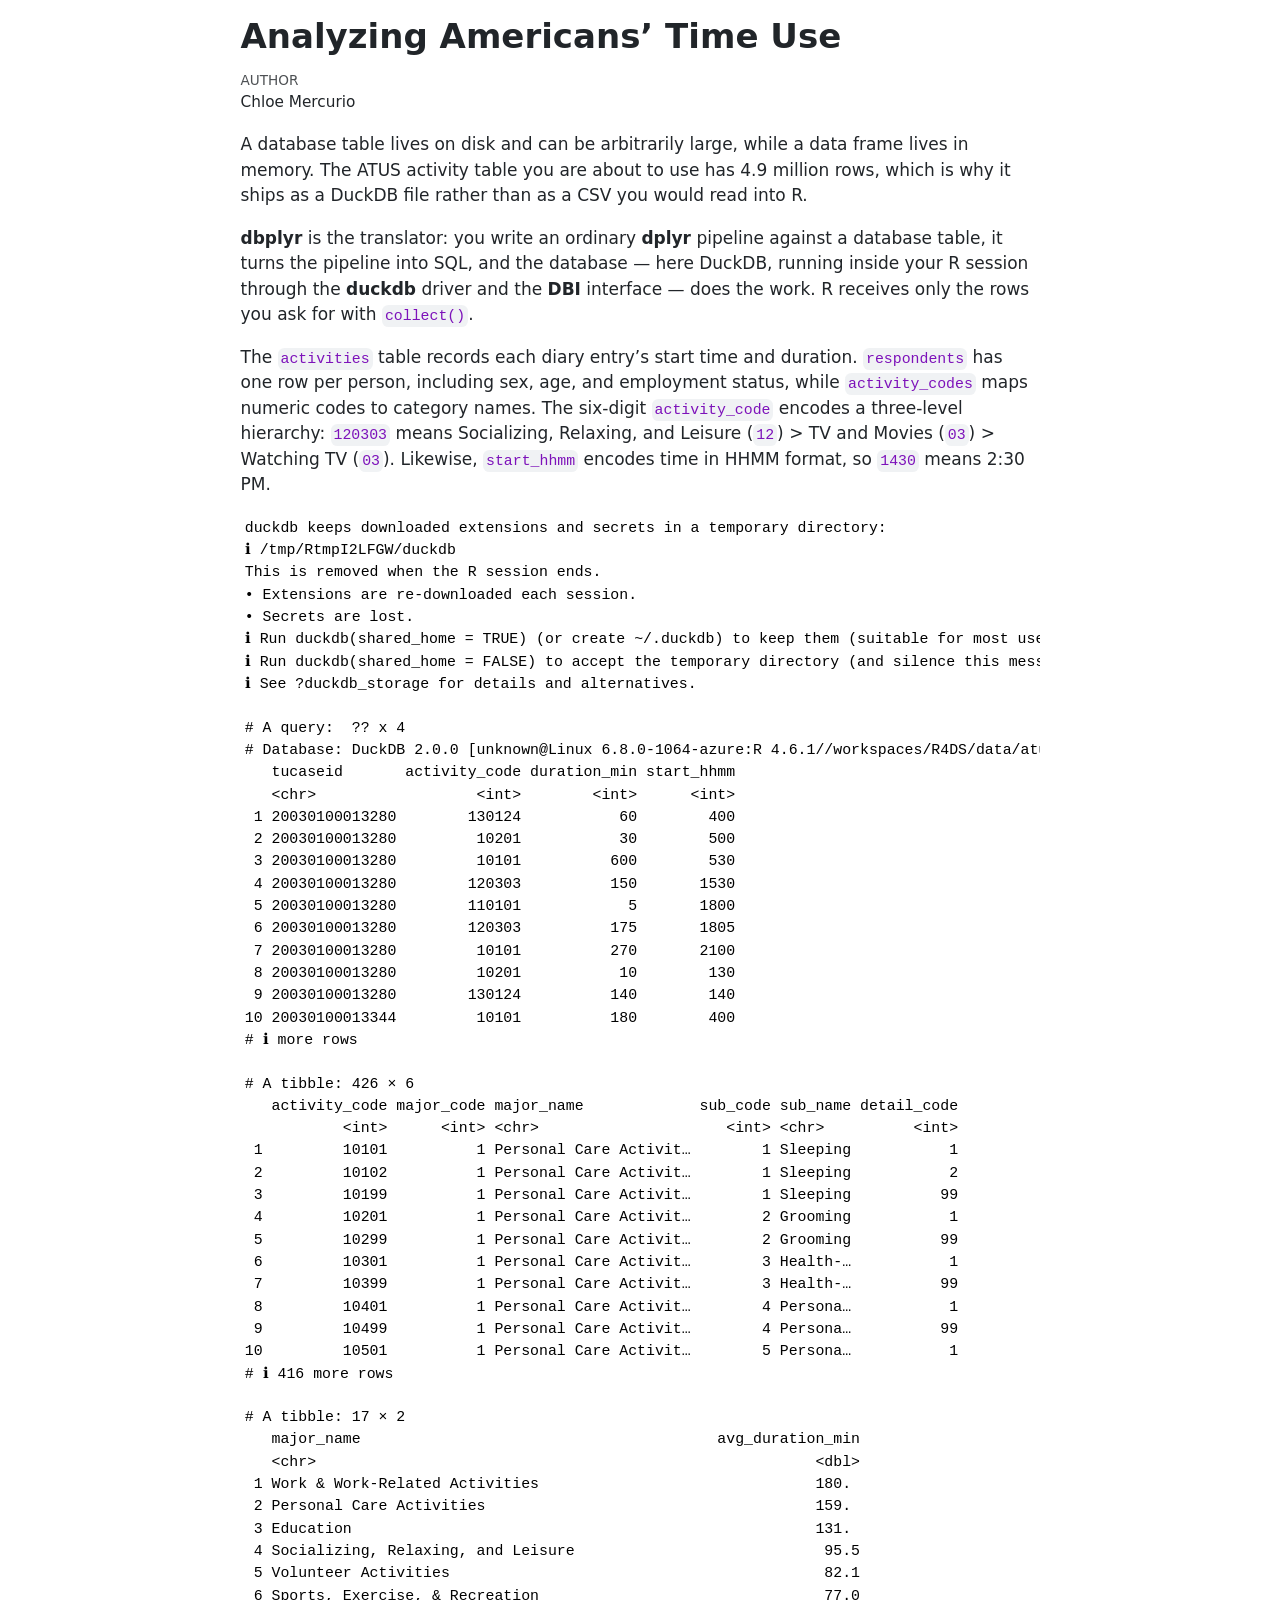
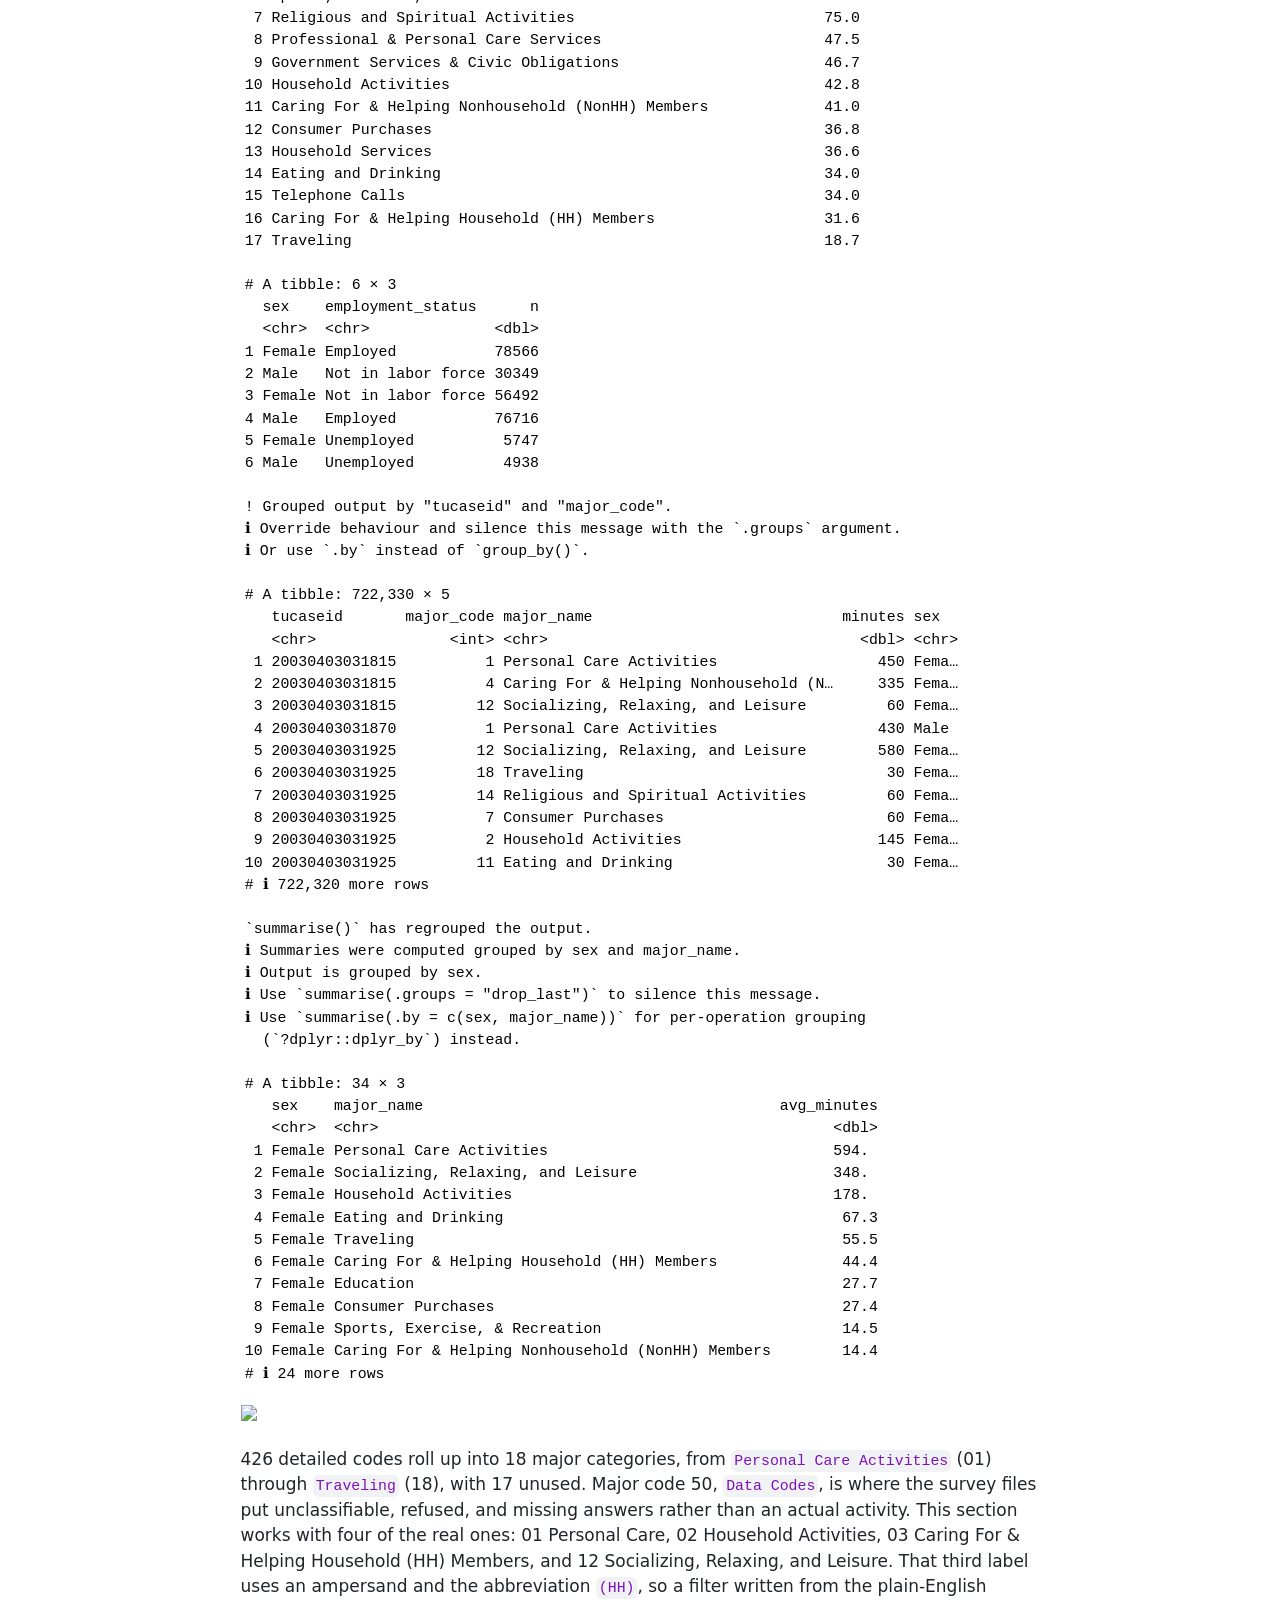
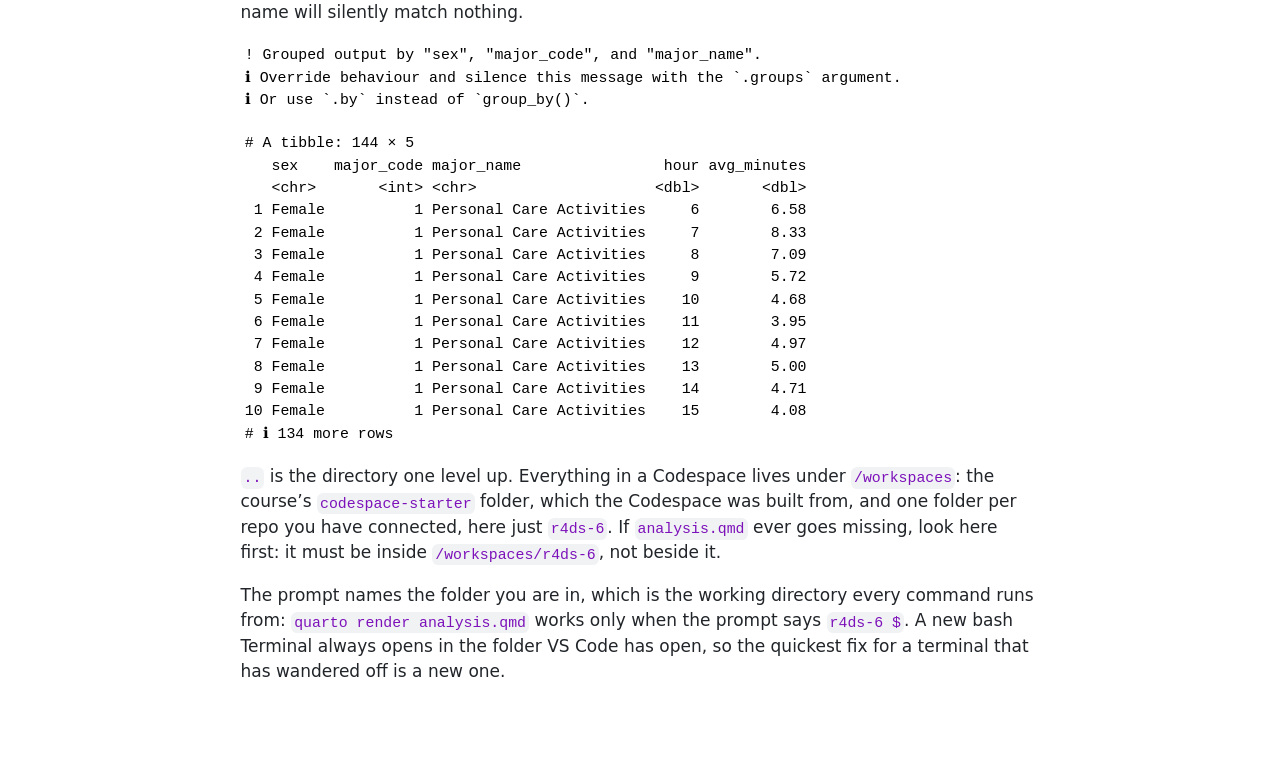
==== analysis.html @ b6663b4c "ok" ====
<!DOCTYPE html>
<html xmlns="http://www.w3.org/1999/xhtml" lang="en" xml:lang="en"><head>

<meta charset="utf-8">
<meta name="generator" content="quarto-1.10.19">

<meta name="viewport" content="width=device-width, initial-scale=1.0, user-scalable=yes">

<meta name="author" content="Chloe Mercurio">

<title>Analyzing Americans’ Time Use</title>
<style>
/* Default styles provided by pandoc.
** See https://pandoc.org/MANUAL.html#variables-for-html for config info.
*/
span.smallcaps{font-variant: small-caps;}
div.columns{display: flex; gap: 1.5em;}
div.column{flex: auto;}
@media screen {
div.columns{gap: min(4vw, 1.5em);}
div.column{overflow-x: auto;}
}
div.hanging-indent{margin-left: 1.5em; text-indent: -1.5em;}
ul.task-list{list-style: none;}
ul.task-list li input[type="checkbox"] {
  width: 0.8em;
  margin: 0 0.8em 0.2em -1em; /* quarto-specific, see https://github.com/quarto-dev/quarto-cli/issues/4556 */ 
  vertical-align: middle;
}
</style>


<script src="analysis_files/libs/clipboard/clipboard.min.js"></script>
<script src="analysis_files/libs/quarto-html/quarto.js" type="module"></script>
<script src="analysis_files/libs/quarto-html/tabsets/tabsets.js" type="module"></script>
<script src="analysis_files/libs/quarto-html/popper.min.js"></script>
<script src="analysis_files/libs/quarto-html/tippy.umd.min.js"></script>
<script src="analysis_files/libs/quarto-html/anchor.min.js"></script>
<link href="analysis_files/libs/quarto-html/tippy.css" rel="stylesheet">
<link href="analysis_files/libs/quarto-html/quarto-syntax-highlighting-bf27225e3a48a9273f3daa8f8e829971.css" rel="stylesheet" id="quarto-text-highlighting-styles">
<script src="analysis_files/libs/bootstrap/bootstrap.min.js"></script>
<link href="analysis_files/libs/bootstrap/bootstrap-icons.css" rel="stylesheet">
<link href="analysis_files/libs/bootstrap/bootstrap-5dce3422ae1aaea6fd35e22067a0726d.min.css" rel="stylesheet" append-hash="true" id="quarto-bootstrap" data-mode="light">


</head>

<body class="fullcontent quarto-light">

<div id="quarto-content" class="page-columns page-rows-contents page-layout-article">

<main class="content" id="quarto-document-content">

<header id="title-block-header" class="quarto-title-block default">
<div class="quarto-title">
<h1 class="title">Analyzing Americans’ Time Use</h1>
</div>



<div class="quarto-title-meta">

    <div>
    <div class="quarto-title-meta-heading">Author</div>
    <div class="quarto-title-meta-contents">
             <p>Chloe Mercurio </p>
          </div>
  </div>
    
  
    
  </div>
  


</header>


<p>A database table lives on disk and can be arbitrarily large, while a data frame lives in memory. The ATUS activity table you are about to use has 4.9 million rows, which is why it ships as a DuckDB file rather than as a CSV you would read into R.</p>
<p><strong>dbplyr</strong> is the translator: you write an ordinary <strong>dplyr</strong> pipeline against a database table, it turns the pipeline into SQL, and the database — here DuckDB, running inside your R session through the <strong>duckdb</strong> driver and the <strong>DBI</strong> interface — does the work. R receives only the rows you ask for with <code>collect()</code>.</p>
<p>The <code>activities</code> table records each diary entry’s start time and duration. <code>respondents</code> has one row per person, including sex, age, and employment status, while <code>activity_codes</code> maps numeric codes to category names. The six-digit <code>activity_code</code> encodes a three-level hierarchy: <code>120303</code> means Socializing, Relaxing, and Leisure (<code>12</code>) &gt; TV and Movies (<code>03</code>) &gt; Watching TV (<code>03</code>). Likewise, <code>start_hhmm</code> encodes time in HHMM format, so <code>1430</code> means 2:30 PM.</p>
<div class="cell">
<div class="cell-output cell-output-stderr">
<pre><code>duckdb keeps downloaded extensions and secrets in a temporary directory:
ℹ /tmp/RtmpI2LFGW/duckdb
This is removed when the R session ends.
• Extensions are re-downloaded each session.
• Secrets are lost.
ℹ Run duckdb(shared_home = TRUE) (or create ~/.duckdb) to keep them (suitable for most users).
ℹ Run duckdb(shared_home = FALSE) to accept the temporary directory (and silence this message).
ℹ See ?duckdb_storage for details and alternatives.</code></pre>
</div>
<div class="cell-output cell-output-stdout">
<pre><code># A query:  ?? x 4
# Database: DuckDB 2.0.0 [unknown@Linux 6.8.0-1064-azure:R 4.6.1//workspaces/R4DS/data/atus.duckdb]
   tucaseid       activity_code duration_min start_hhmm
   &lt;chr&gt;                  &lt;int&gt;        &lt;int&gt;      &lt;int&gt;
 1 20030100013280        130124           60        400
 2 20030100013280         10201           30        500
 3 20030100013280         10101          600        530
 4 20030100013280        120303          150       1530
 5 20030100013280        110101            5       1800
 6 20030100013280        120303          175       1805
 7 20030100013280         10101          270       2100
 8 20030100013280         10201           10        130
 9 20030100013280        130124          140        140
10 20030100013344         10101          180        400
# ℹ more rows</code></pre>
</div>
<div class="cell-output cell-output-stdout">
<pre><code># A tibble: 426 × 6
   activity_code major_code major_name             sub_code sub_name detail_code
           &lt;int&gt;      &lt;int&gt; &lt;chr&gt;                     &lt;int&gt; &lt;chr&gt;          &lt;int&gt;
 1         10101          1 Personal Care Activit…        1 Sleeping           1
 2         10102          1 Personal Care Activit…        1 Sleeping           2
 3         10199          1 Personal Care Activit…        1 Sleeping          99
 4         10201          1 Personal Care Activit…        2 Grooming           1
 5         10299          1 Personal Care Activit…        2 Grooming          99
 6         10301          1 Personal Care Activit…        3 Health-…           1
 7         10399          1 Personal Care Activit…        3 Health-…          99
 8         10401          1 Personal Care Activit…        4 Persona…           1
 9         10499          1 Personal Care Activit…        4 Persona…          99
10         10501          1 Personal Care Activit…        5 Persona…           1
# ℹ 416 more rows</code></pre>
</div>
</div>
<div class="cell">
<div class="cell-output cell-output-stdout">
<pre><code># A tibble: 17 × 2
   major_name                                        avg_duration_min
   &lt;chr&gt;                                                        &lt;dbl&gt;
 1 Work &amp; Work-Related Activities                               180. 
 2 Personal Care Activities                                     159. 
 3 Education                                                    131. 
 4 Socializing, Relaxing, and Leisure                            95.5
 5 Volunteer Activities                                          82.1
 6 Sports, Exercise, &amp; Recreation                                77.0
 7 Religious and Spiritual Activities                            75.0
 8 Professional &amp; Personal Care Services                         47.5
 9 Government Services &amp; Civic Obligations                       46.7
10 Household Activities                                          42.8
11 Caring For &amp; Helping Nonhousehold (NonHH) Members             41.0
12 Consumer Purchases                                            36.8
13 Household Services                                            36.6
14 Eating and Drinking                                           34.0
15 Telephone Calls                                               34.0
16 Caring For &amp; Helping Household (HH) Members                   31.6
17 Traveling                                                     18.7</code></pre>
</div>
</div>
<div class="cell">
<div class="cell-output cell-output-stdout">
<pre><code># A tibble: 6 × 3
  sex    employment_status      n
  &lt;chr&gt;  &lt;chr&gt;              &lt;dbl&gt;
1 Female Employed           78566
2 Male   Not in labor force 30349
3 Female Not in labor force 56492
4 Male   Employed           76716
5 Female Unemployed          5747
6 Male   Unemployed          4938</code></pre>
</div>
</div>
<div class="cell">
<div class="cell-output cell-output-stderr">
<pre><code>! Grouped output by "tucaseid" and "major_code".
ℹ Override behaviour and silence this message with the `.groups` argument.
ℹ Or use `.by` instead of `group_by()`.</code></pre>
</div>
<div class="cell-output cell-output-stdout">
<pre><code># A tibble: 722,330 × 5
   tucaseid       major_code major_name                            minutes sex  
   &lt;chr&gt;               &lt;int&gt; &lt;chr&gt;                                   &lt;dbl&gt; &lt;chr&gt;
 1 20030403031815          1 Personal Care Activities                  450 Fema…
 2 20030403031815          4 Caring For &amp; Helping Nonhousehold (N…     335 Fema…
 3 20030403031815         12 Socializing, Relaxing, and Leisure         60 Fema…
 4 20030403031870          1 Personal Care Activities                  430 Male 
 5 20030403031925         12 Socializing, Relaxing, and Leisure        580 Fema…
 6 20030403031925         18 Traveling                                  30 Fema…
 7 20030403031925         14 Religious and Spiritual Activities         60 Fema…
 8 20030403031925          7 Consumer Purchases                         60 Fema…
 9 20030403031925          2 Household Activities                      145 Fema…
10 20030403031925         11 Eating and Drinking                        30 Fema…
# ℹ 722,320 more rows</code></pre>
</div>
</div>
<div class="cell">
<div class="cell-output cell-output-stderr">
<pre><code>`summarise()` has regrouped the output.
ℹ Summaries were computed grouped by sex and major_name.
ℹ Output is grouped by sex.
ℹ Use `summarise(.groups = "drop_last")` to silence this message.
ℹ Use `summarise(.by = c(sex, major_name))` for per-operation grouping
  (`?dplyr::dplyr_by`) instead.</code></pre>
</div>
<div class="cell-output cell-output-stdout">
<pre><code># A tibble: 34 × 3
   sex    major_name                                        avg_minutes
   &lt;chr&gt;  &lt;chr&gt;                                                   &lt;dbl&gt;
 1 Female Personal Care Activities                                594. 
 2 Female Socializing, Relaxing, and Leisure                      348. 
 3 Female Household Activities                                    178. 
 4 Female Eating and Drinking                                      67.3
 5 Female Traveling                                                55.5
 6 Female Caring For &amp; Helping Household (HH) Members              44.4
 7 Female Education                                                27.7
 8 Female Consumer Purchases                                       27.4
 9 Female Sports, Exercise, &amp; Recreation                           14.5
10 Female Caring For &amp; Helping Nonhousehold (NonHH) Members        14.4
# ℹ 24 more rows</code></pre>
</div>
</div>
<div class="cell">
<div class="cell-output-display">
<div>
<figure class="figure">
<p><img src="analysis_files/figure-html/unnamed-chunk-7-1.png" class="img-fluid figure-img" width="672"></p>
</figure>
</div>
</div>
</div>
<p>426 detailed codes roll up into 18 major categories, from <code>Personal Care Activities</code> (01) through <code>Traveling</code> (18), with 17 unused. Major code 50, <code>Data Codes</code>, is where the survey files put unclassifiable, refused, and missing answers rather than an actual activity. This section works with four of the real ones: 01 Personal Care, 02 Household Activities, 03 Caring For &amp; Helping Household (HH) Members, and 12 Socializing, Relaxing, and Leisure. That third label uses an ampersand and the abbreviation <code>(HH)</code>, so a filter written from the plain-English name will silently match nothing.</p>
<div class="cell">
<div class="cell-output cell-output-stderr">
<pre><code>! Grouped output by "sex", "major_code", and "major_name".
ℹ Override behaviour and silence this message with the `.groups` argument.
ℹ Or use `.by` instead of `group_by()`.</code></pre>
</div>
<div class="cell-output cell-output-stdout">
<pre><code># A tibble: 144 × 5
   sex    major_code major_name                hour avg_minutes
   &lt;chr&gt;       &lt;int&gt; &lt;chr&gt;                    &lt;dbl&gt;       &lt;dbl&gt;
 1 Female          1 Personal Care Activities     6        6.58
 2 Female          1 Personal Care Activities     7        8.33
 3 Female          1 Personal Care Activities     8        7.09
 4 Female          1 Personal Care Activities     9        5.72
 5 Female          1 Personal Care Activities    10        4.68
 6 Female          1 Personal Care Activities    11        3.95
 7 Female          1 Personal Care Activities    12        4.97
 8 Female          1 Personal Care Activities    13        5.00
 9 Female          1 Personal Care Activities    14        4.71
10 Female          1 Personal Care Activities    15        4.08
# ℹ 134 more rows</code></pre>
</div>
</div>
<p><code>..</code> is the directory one level up. Everything in a Codespace lives under <code>/workspaces</code>: the course’s <code>codespace-starter</code> folder, which the Codespace was built from, and one folder per repo you have connected, here just <code>r4ds-6</code>. If <code>analysis.qmd</code> ever goes missing, look here first: it must be inside <code>/workspaces/r4ds-6</code>, not beside it.</p>
<p>The prompt names the folder you are in, which is the working directory every command runs from: <code>quarto render analysis.qmd</code> works only when the prompt says <code>r4ds-6 $</code>. A new bash Terminal always opens in the folder VS Code has open, so the quickest fix for a terminal that has wandered off is a new one.</p>

</main>
<!-- /main column -->
<script id="quarto-html-after-body" type="application/javascript">
  window.document.addEventListener("DOMContentLoaded", function (event) {
    const icon = "";
    const anchorJS = new window.AnchorJS();
    anchorJS.options = {
      placement: 'right',
      icon: icon
    };
    anchorJS.add('.anchored');
    const isCodeAnnotation = (el) => {
      for (const clz of el.classList) {
        if (clz.startsWith('code-annotation-')) {                     
          return true;
        }
      }
      return false;
    }
    const onCopySuccess = function(e) {
      // button target
      const button = e.trigger;
      // don't keep focus
      button.blur();
      // flash "checked"
      button.classList.add('code-copy-button-checked');
      var currentTitle = button.getAttribute("title");
      button.setAttribute("title", "Copied!");
      let tooltip;
      if (window.bootstrap) {
        button.setAttribute("data-bs-toggle", "tooltip");
        button.setAttribute("data-bs-placement", "left");
        button.setAttribute("data-bs-title", "Copied!");
        tooltip = new bootstrap.Tooltip(button, 
          { trigger: "manual", 
            customClass: "code-copy-button-tooltip",
            offset: [0, -8]});
        tooltip.show();    
      }
      setTimeout(function() {
        if (tooltip) {
          tooltip.hide();
          button.removeAttribute("data-bs-title");
          button.removeAttribute("data-bs-toggle");
          button.removeAttribute("data-bs-placement");
        }
        button.setAttribute("title", currentTitle);
        button.classList.remove('code-copy-button-checked');
      }, 1000);
      // clear code selection
      e.clearSelection();
    }
    const getTextToCopy = function(trigger) {
      const outerScaffold = trigger.parentElement.cloneNode(true);
      const codeEl = outerScaffold.querySelector('code');
      for (const childEl of codeEl.children) {
        if (isCodeAnnotation(childEl)) {
          childEl.remove();
        }
      }
      return codeEl.innerText;
    }
    const clipboard = new window.ClipboardJS('.code-copy-button:not([data-in-quarto-modal])', {
      text: getTextToCopy
    });
    clipboard.on('success', onCopySuccess);
    if (window.document.getElementById('quarto-embedded-source-code-modal')) {
      const clipboardModal = new window.ClipboardJS('.code-copy-button[data-in-quarto-modal]', {
        text: getTextToCopy,
        container: window.document.getElementById('quarto-embedded-source-code-modal')
      });
      clipboardModal.on('success', onCopySuccess);
    }
      var localhostRegex = new RegExp(/^(?:http|https):\/\/localhost\:?[0-9]*\//);
      var mailtoRegex = new RegExp(/^mailto:/);
        var filterRegex = new RegExp('/' + window.location.host + '/');
      var isInternal = (href) => {
          return filterRegex.test(href) || localhostRegex.test(href) || mailtoRegex.test(href);
      }
      // Inspect non-navigation links and adorn them if external
     var links = window.document.querySelectorAll('a[href]:not(.nav-link):not(.navbar-brand):not(.toc-action):not(.sidebar-link):not(.sidebar-item-toggle):not(.pagination-link):not(.no-external):not([aria-hidden]):not(.dropdown-item):not(.quarto-navigation-tool):not(.about-link)');
      for (var i=0; i<links.length; i++) {
        const link = links[i];
        if (!isInternal(link.href)) {
          // undo the damage that might have been done by quarto-nav.js in the case of
          // links that we want to consider external
          if (link.dataset.originalHref !== undefined) {
            link.href = link.dataset.originalHref;
          }
        }
      }
    function tippyHover(el, contentFn, onTriggerFn, onUntriggerFn) {
      const config = {
        allowHTML: true,
        maxWidth: 500,
        delay: 100,
        arrow: false,
        appendTo: function(el) {
            return el.parentElement;
        },
        interactive: true,
        interactiveBorder: 10,
        theme: 'quarto',
        placement: 'bottom-start',
      };
      if (contentFn) {
        config.content = contentFn;
      }
      if (onTriggerFn) {
        config.onTrigger = onTriggerFn;
      }
      if (onUntriggerFn) {
        config.onUntrigger = onUntriggerFn;
      }
      window.tippy(el, config); 
    }
    const noterefs = window.document.querySelectorAll('a[role="doc-noteref"]');
    for (var i=0; i<noterefs.length; i++) {
      const ref = noterefs[i];
      tippyHover(ref, function() {
        // use id or data attribute instead here
        let href = ref.getAttribute('data-footnote-href') || ref.getAttribute('href');
        try { href = new URL(href).hash; } catch {}
        const id = href.replace(/^#\/?/, "");
        const note = window.document.getElementById(id);
        if (note) {
          return note.innerHTML;
        } else {
          return "";
        }
      });
    }
    const xrefs = window.document.querySelectorAll('a.quarto-xref');
    const processXRef = (id, note) => {
      // Strip column container classes
      const stripColumnClz = (el) => {
        el.classList.remove("page-full", "page-columns");
        if (el.children) {
          for (const child of el.children) {
            stripColumnClz(child);
          }
        }
      }
      stripColumnClz(note)
      if (id === null || id.startsWith('sec-')) {
        // Special case sections, only their first couple elements
        const container = document.createElement("div");
        if (note.children && note.children.length > 2) {
          container.appendChild(note.children[0].cloneNode(true));
          for (let i = 1; i < note.children.length; i++) {
            const child = note.children[i];
            if (child.tagName === "P" && child.innerText === "") {
              continue;
            } else {
              container.appendChild(child.cloneNode(true));
              break;
            }
          }
          if (window.Quarto?.typesetMath) {
            window.Quarto.typesetMath(container);
          }
          return container.innerHTML
        } else {
          if (window.Quarto?.typesetMath) {
            window.Quarto.typesetMath(note);
          }
          return note.innerHTML;
        }
      } else {
        // Remove any anchor links if they are present
        const anchorLink = note.querySelector('a.anchorjs-link');
        if (anchorLink) {
          anchorLink.remove();
        }
        if (window.Quarto?.typesetMath) {
          window.Quarto.typesetMath(note);
        }
        if (note.classList.contains("callout")) {
          return note.outerHTML;
        } else {
          return note.innerHTML;
        }
      }
    }
    for (var i=0; i<xrefs.length; i++) {
      const xref = xrefs[i];
      tippyHover(xref, undefined, function(instance) {
        instance.disable();
        let url = xref.getAttribute('href');
        let hash = undefined; 
        if (url.startsWith('#')) {
          hash = url;
        } else {
          try { hash = new URL(url).hash; } catch {}
        }
        if (hash) {
          const id = hash.replace(/^#\/?/, "");
          const note = window.document.getElementById(id);
          if (note !== null) {
            try {
              const html = processXRef(id, note.cloneNode(true));
              instance.setContent(html);
            } finally {
              instance.enable();
              instance.show();
            }
          } else {
            // See if we can fetch this
            fetch(url.split('#')[0])
            .then(res => res.text())
            .then(html => {
              const parser = new DOMParser();
              const htmlDoc = parser.parseFromString(html, "text/html");
              const note = htmlDoc.getElementById(id);
              if (note !== null) {
                const html = processXRef(id, note);
                instance.setContent(html);
              } 
            }).finally(() => {
              instance.enable();
              instance.show();
            });
          }
        } else {
          // See if we can fetch a full url (with no hash to target)
          // This is a special case and we should probably do some content thinning / targeting
          fetch(url)
          .then(res => res.text())
          .then(html => {
            const parser = new DOMParser();
            const htmlDoc = parser.parseFromString(html, "text/html");
            const note = htmlDoc.querySelector('main.content');
            if (note !== null) {
              // This should only happen for chapter cross references
              // (since there is no id in the URL)
              // remove the first header
              if (note.children.length > 0 && note.children[0].tagName === "HEADER") {
                note.children[0].remove();
              }
              const html = processXRef(null, note);
              instance.setContent(html);
            } 
          }).finally(() => {
            instance.enable();
            instance.show();
          });
        }
      }, function(instance) {
      });
    }
        let selectedAnnoteEl;
        const selectorForAnnotation = ( cell, annotation) => {
          let cellAttr = 'data-code-cell="' + cell + '"';
          let lineAttr = 'data-code-annotation="' +  annotation + '"';
          const selector = 'span[' + cellAttr + '][' + lineAttr + ']';
          return selector;
        }
        const selectCodeLines = (annoteEl) => {
          const doc = window.document;
          const targetCell = annoteEl.getAttribute("data-target-cell");
          const targetAnnotation = annoteEl.getAttribute("data-target-annotation");
          const annoteSpan = window.document.querySelector(selectorForAnnotation(targetCell, targetAnnotation));
          const lines = annoteSpan.getAttribute("data-code-lines").split(",");
          const lineIds = lines.map((line) => {
            return targetCell + "-" + line;
          })
          let top = null;
          let height = null;
          let parent = null;
          if (lineIds.length > 0) {
              //compute the position of the single el (top and bottom and make a div)
              const el = window.document.getElementById(lineIds[0]);
              top = el.offsetTop;
              height = el.offsetHeight;
              parent = el.parentElement.parentElement;
            if (lineIds.length > 1) {
              const lastEl = window.document.getElementById(lineIds[lineIds.length - 1]);
              const bottom = lastEl.offsetTop + lastEl.offsetHeight;
              height = bottom - top;
            }
            if (top !== null && height !== null && parent !== null) {
              // cook up a div (if necessary) and position it 
              let div = window.document.getElementById("code-annotation-line-highlight");
              if (div === null) {
                div = window.document.createElement("div");
                div.setAttribute("id", "code-annotation-line-highlight");
                div.style.position = 'absolute';
                parent.appendChild(div);
              }
              div.style.top = top - 2 + "px";
              div.style.height = height + 4 + "px";
              div.style.left = 0;
              let gutterDiv = window.document.getElementById("code-annotation-line-highlight-gutter");
              if (gutterDiv === null) {
                gutterDiv = window.document.createElement("div");
                gutterDiv.setAttribute("id", "code-annotation-line-highlight-gutter");
                gutterDiv.style.position = 'absolute';
                const codeCell = window.document.getElementById(targetCell);
                const gutter = codeCell.querySelector('.code-annotation-gutter');
                gutter.appendChild(gutterDiv);
              }
              gutterDiv.style.top = top - 2 + "px";
              gutterDiv.style.height = height + 4 + "px";
            }
            selectedAnnoteEl = annoteEl;
          }
        };
        const unselectCodeLines = () => {
          const elementsIds = ["code-annotation-line-highlight", "code-annotation-line-highlight-gutter"];
          elementsIds.forEach((elId) => {
            const div = window.document.getElementById(elId);
            if (div) {
              div.remove();
            }
          });
          selectedAnnoteEl = undefined;
        };
          // Handle positioning of the toggle
      window.addEventListener(
        "resize",
        throttle(() => {
          elRect = undefined;
          if (selectedAnnoteEl) {
            selectCodeLines(selectedAnnoteEl);
          }
        }, 10)
      );
      function throttle(fn, ms) {
      let throttle = false;
      let timer;
        return (...args) => {
          if(!throttle) { // first call gets through
              fn.apply(this, args);
              throttle = true;
          } else { // all the others get throttled
              if(timer) clearTimeout(timer); // cancel #2
              timer = setTimeout(() => {
                fn.apply(this, args);
                timer = throttle = false;
              }, ms);
          }
        };
      }
        // Attach click handler to the DT
        const annoteDls = window.document.querySelectorAll('dt[data-target-cell]');
        for (const annoteDlNode of annoteDls) {
          annoteDlNode.addEventListener('click', (event) => {
            const clickedEl = event.target;
            if (clickedEl !== selectedAnnoteEl) {
              unselectCodeLines();
              const activeEl = window.document.querySelector('dt[data-target-cell].code-annotation-active');
              if (activeEl) {
                activeEl.classList.remove('code-annotation-active');
              }
              selectCodeLines(clickedEl);
              clickedEl.classList.add('code-annotation-active');
            } else {
              // Unselect the line
              unselectCodeLines();
              clickedEl.classList.remove('code-annotation-active');
            }
          });
        }
    const findCites = (el) => {
      const parentEl = el.parentElement;
      if (parentEl) {
        const cites = parentEl.dataset.cites;
        if (cites) {
          return {
            el,
            cites: cites.split(' ')
          };
        } else {
          return findCites(el.parentElement)
        }
      } else {
        return undefined;
      }
    };
    var bibliorefs = window.document.querySelectorAll('a[role="doc-biblioref"]');
    for (var i=0; i<bibliorefs.length; i++) {
      const ref = bibliorefs[i];
      const citeInfo = findCites(ref);
      if (citeInfo) {
        tippyHover(citeInfo.el, function() {
          var popup = window.document.createElement('div');
          citeInfo.cites.forEach(function(cite) {
            var citeDiv = window.document.createElement('div');
            citeDiv.classList.add('hanging-indent');
            citeDiv.classList.add('csl-entry');
            var biblioDiv = window.document.getElementById('ref-' + cite);
            if (biblioDiv) {
              citeDiv.innerHTML = biblioDiv.innerHTML;
            }
            popup.appendChild(citeDiv);
          });
          return popup.innerHTML;
        });
      }
    }
  });
  </script>
</div> <!-- /content -->




</body></html>
---- analysis_files/libs/quarto-html/tippy.css ----
.tippy-box[data-animation=fade][data-state=hidden]{opacity:0}[data-tippy-root]{max-width:calc(100vw - 10px)}.tippy-box{position:relative;background-color:#333;color:#fff;border-radius:4px;font-size:14px;line-height:1.4;white-space:normal;outline:0;transition-property:transform,visibility,opacity}.tippy-box[data-placement^=top]>.tippy-arrow{bottom:0}.tippy-box[data-placement^=top]>.tippy-arrow:before{bottom:-7px;left:0;border-width:8px 8px 0;border-top-color:initial;transform-origin:center top}.tippy-box[data-placement^=bottom]>.tippy-arrow{top:0}.tippy-box[data-placement^=bottom]>.tippy-arrow:before{top:-7px;left:0;border-width:0 8px 8px;border-bottom-color:initial;transform-origin:center bottom}.tippy-box[data-placement^=left]>.tippy-arrow{right:0}.tippy-box[data-placement^=left]>.tippy-arrow:before{border-width:8px 0 8px 8px;border-left-color:initial;right:-7px;transform-origin:center left}.tippy-box[data-placement^=right]>.tippy-arrow{left:0}.tippy-box[data-placement^=right]>.tippy-arrow:before{left:-7px;border-width:8px 8px 8px 0;border-right-color:initial;transform-origin:center right}.tippy-box[data-inertia][data-state=visible]{transition-timing-function:cubic-bezier(.54,1.5,.38,1.11)}.tippy-arrow{width:16px;height:16px;color:#333}.tippy-arrow:before{content:"";position:absolute;border-color:transparent;border-style:solid}.tippy-content{position:relative;padding:5px 9px;z-index:1}
---- analysis_files/libs/quarto-html/quarto-syntax-highlighting-bf27225e3a48a9273f3daa8f8e829971.css ----
/* quarto syntax highlight colors */
:root {
  --quarto-hl-ot-color: #003B4F;
  --quarto-hl-at-color: #657422;
  --quarto-hl-ss-color: #20794D;
  --quarto-hl-an-color: #5E5E5E;
  --quarto-hl-fu-color: #4758AB;
  --quarto-hl-st-color: #20794D;
  --quarto-hl-cf-color: #003B4F;
  --quarto-hl-op-color: #5E5E5E;
  --quarto-hl-er-color: #AD0000;
  --quarto-hl-bn-color: #AD0000;
  --quarto-hl-al-color: #AD0000;
  --quarto-hl-va-color: #111111;
  --quarto-hl-bu-color: inherit;
  --quarto-hl-ex-color: inherit;
  --quarto-hl-pp-color: #AD0000;
  --quarto-hl-in-color: #5E5E5E;
  --quarto-hl-vs-color: #20794D;
  --quarto-hl-wa-color: #5E5E5E;
  --quarto-hl-do-color: #5E5E5E;
  --quarto-hl-im-color: #00769E;
  --quarto-hl-ch-color: #20794D;
  --quarto-hl-dt-color: #AD0000;
  --quarto-hl-fl-color: #AD0000;
  --quarto-hl-co-color: #5E5E5E;
  --quarto-hl-cv-color: #5E5E5E;
  --quarto-hl-cn-color: #8f5902;
  --quarto-hl-sc-color: #5E5E5E;
  --quarto-hl-dv-color: #AD0000;
  --quarto-hl-kw-color: #003B4F;
}

/* other quarto variables */
:root {
  --quarto-font-monospace: SFMono-Regular, Menlo, Monaco, Consolas, "Liberation Mono", "Courier New", monospace;
}

/* syntax highlight based on Pandoc's rules */
pre > code.sourceCode > span {
  color: #003B4F;
}

code.sourceCode > span {
  color: #003B4F;
}

div.sourceCode,
div.sourceCode pre.sourceCode {
  color: #003B4F;
}

/* Normal */
code span {
  color: #003B4F;
}

/* Alert */
code span.al {
  color: #AD0000;
  font-style: inherit;
}

/* Annotation */
code span.an {
  color: #5E5E5E;
  font-style: inherit;
}

/* Attribute */
code span.at {
  color: #657422;
  font-style: inherit;
}

/* BaseN */
code span.bn {
  color: #AD0000;
  font-style: inherit;
}

/* BuiltIn */
code span.bu {
  font-style: inherit;
}

/* ControlFlow */
code span.cf {
  color: #003B4F;
  font-weight: bold;
  font-style: inherit;
}

/* Char */
code span.ch {
  color: #20794D;
  font-style: inherit;
}

/* Constant */
code span.cn {
  color: #8f5902;
  font-style: inherit;
}

/* Comment */
code span.co {
  color: #5E5E5E;
  font-style: inherit;
}

/* CommentVar */
code span.cv {
  color: #5E5E5E;
  font-style: italic;
}

/* Documentation */
code span.do {
  color: #5E5E5E;
  font-style: italic;
}

/* DataType */
code span.dt {
  color: #AD0000;
  font-style: inherit;
}

/* DecVal */
code span.dv {
  color: #AD0000;
  font-style: inherit;
}

/* Error */
code span.er {
  color: #AD0000;
  font-style: inherit;
}

/* Extension */
code span.ex {
  font-style: inherit;
}

/* Float */
code span.fl {
  color: #AD0000;
  font-style: inherit;
}

/* Function */
code span.fu {
  color: #4758AB;
  font-style: inherit;
}

/* Import */
code span.im {
  color: #00769E;
  font-style: inherit;
}

/* Information */
code span.in {
  color: #5E5E5E;
  font-style: inherit;
}

/* Keyword */
code span.kw {
  color: #003B4F;
  font-weight: bold;
  font-style: inherit;
}

/* Operator */
code span.op {
  color: #5E5E5E;
  font-style: inherit;
}

/* Other */
code span.ot {
  color: #003B4F;
  font-style: inherit;
}

/* Preprocessor */
code span.pp {
  color: #AD0000;
  font-style: inherit;
}

/* SpecialChar */
code span.sc {
  color: #5E5E5E;
  font-style: inherit;
}

/* SpecialString */
code span.ss {
  color: #20794D;
  font-style: inherit;
}

/* String */
code span.st {
  color: #20794D;
  font-style: inherit;
}

/* Variable */
code span.va {
  color: #111111;
  font-style: inherit;
}

/* VerbatimString */
code span.vs {
  color: #20794D;
  font-style: inherit;
}

/* Warning */
code span.wa {
  color: #5E5E5E;
  font-style: italic;
}

.prevent-inlining {
  content: "</";
}

/*# sourceMappingURL=8be38f48d34c45af72792cbd699585e7.css.map */
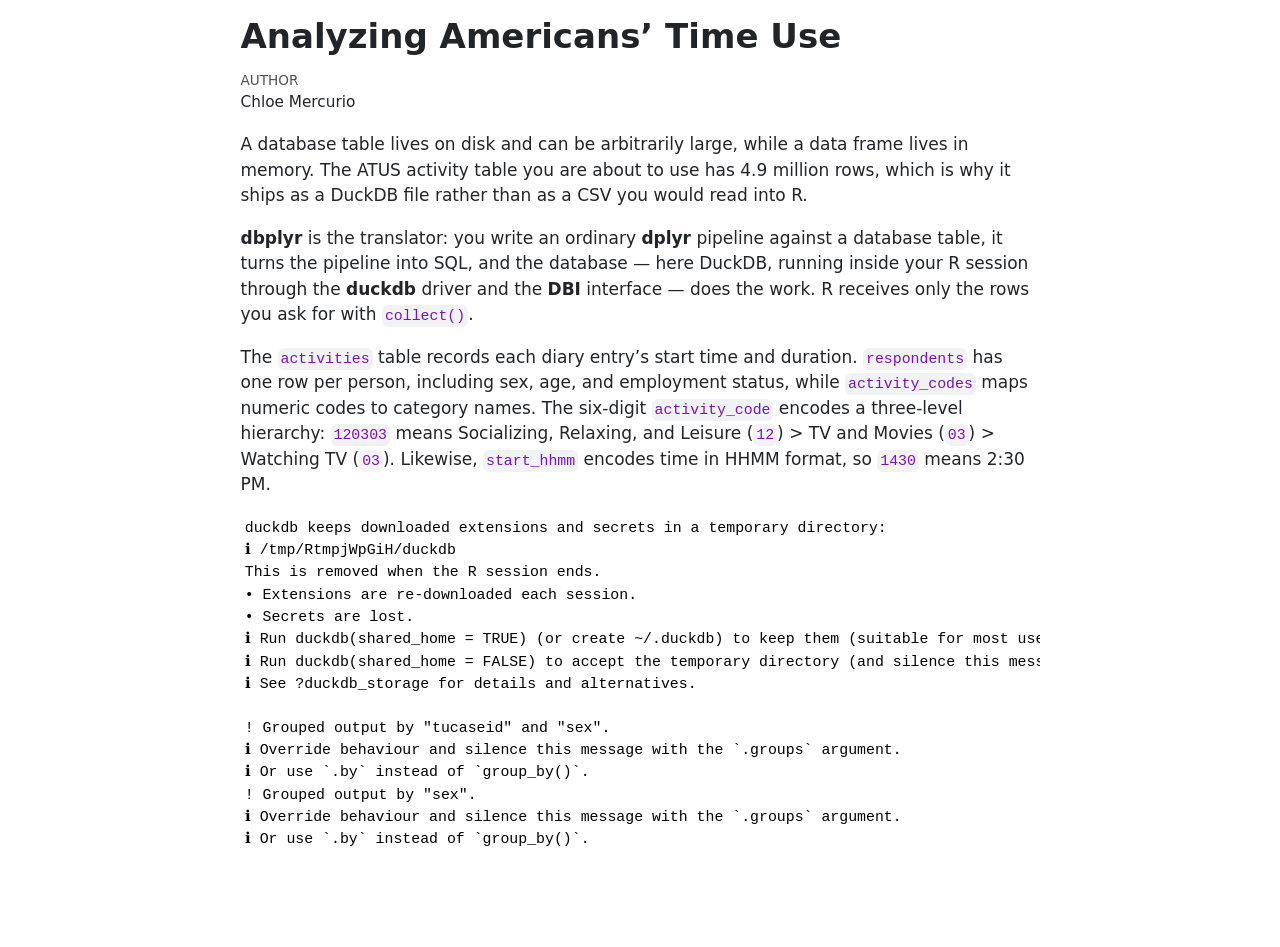
==== commit 2784a592: "jk" ====
--- a/analysis.html
+++ b/analysis.html
@@ -82,7 +82,7 @@
 <div class="cell">
 <div class="cell-output cell-output-stderr">
 <pre><code>duckdb keeps downloaded extensions and secrets in a temporary directory:
-ℹ /tmp/RtmpI2LFGW/duckdb
+ℹ /tmp/RtmpjWpGiH/duckdb
 This is removed when the R session ends.
 • Extensions are re-downloaded each session.
 • Secrets are lost.
@@ -90,161 +90,17 @@
 ℹ Run duckdb(shared_home = FALSE) to accept the temporary directory (and silence this message).
 ℹ See ?duckdb_storage for details and alternatives.</code></pre>
 </div>
-<div class="cell-output cell-output-stdout">
-<pre><code># A query:  ?? x 4
-# Database: DuckDB 2.0.0 [unknown@Linux 6.8.0-1064-azure:R 4.6.1//workspaces/R4DS/data/atus.duckdb]
-   tucaseid       activity_code duration_min start_hhmm
-   &lt;chr&gt;                  &lt;int&gt;        &lt;int&gt;      &lt;int&gt;
- 1 20030100013280        130124           60        400
- 2 20030100013280         10201           30        500
- 3 20030100013280         10101          600        530
- 4 20030100013280        120303          150       1530
- 5 20030100013280        110101            5       1800
- 6 20030100013280        120303          175       1805
- 7 20030100013280         10101          270       2100
- 8 20030100013280         10201           10        130
- 9 20030100013280        130124          140        140
-10 20030100013344         10101          180        400
-# ℹ more rows</code></pre>
-</div>
-<div class="cell-output cell-output-stdout">
-<pre><code># A tibble: 426 × 6
-   activity_code major_code major_name             sub_code sub_name detail_code
-           &lt;int&gt;      &lt;int&gt; &lt;chr&gt;                     &lt;int&gt; &lt;chr&gt;          &lt;int&gt;
- 1         10101          1 Personal Care Activit…        1 Sleeping           1
- 2         10102          1 Personal Care Activit…        1 Sleeping           2
- 3         10199          1 Personal Care Activit…        1 Sleeping          99
- 4         10201          1 Personal Care Activit…        2 Grooming           1
- 5         10299          1 Personal Care Activit…        2 Grooming          99
- 6         10301          1 Personal Care Activit…        3 Health-…           1
- 7         10399          1 Personal Care Activit…        3 Health-…          99
- 8         10401          1 Personal Care Activit…        4 Persona…           1
- 9         10499          1 Personal Care Activit…        4 Persona…          99
-10         10501          1 Personal Care Activit…        5 Persona…           1
-# ℹ 416 more rows</code></pre>
-</div>
-</div>
-<div class="cell">
-<div class="cell-output cell-output-stdout">
-<pre><code># A tibble: 17 × 2
-   major_name                                        avg_duration_min
-   &lt;chr&gt;                                                        &lt;dbl&gt;
- 1 Work &amp; Work-Related Activities                               180. 
- 2 Personal Care Activities                                     159. 
- 3 Education                                                    131. 
- 4 Socializing, Relaxing, and Leisure                            95.5
- 5 Volunteer Activities                                          82.1
- 6 Sports, Exercise, &amp; Recreation                                77.0
- 7 Religious and Spiritual Activities                            75.0
- 8 Professional &amp; Personal Care Services                         47.5
- 9 Government Services &amp; Civic Obligations                       46.7
-10 Household Activities                                          42.8
-11 Caring For &amp; Helping Nonhousehold (NonHH) Members             41.0
-12 Consumer Purchases                                            36.8
-13 Household Services                                            36.6
-14 Eating and Drinking                                           34.0
-15 Telephone Calls                                               34.0
-16 Caring For &amp; Helping Household (HH) Members                   31.6
-17 Traveling                                                     18.7</code></pre>
-</div>
-</div>
-<div class="cell">
-<div class="cell-output cell-output-stdout">
-<pre><code># A tibble: 6 × 3
-  sex    employment_status      n
-  &lt;chr&gt;  &lt;chr&gt;              &lt;dbl&gt;
-1 Female Employed           78566
-2 Male   Not in labor force 30349
-3 Female Not in labor force 56492
-4 Male   Employed           76716
-5 Female Unemployed          5747
-6 Male   Unemployed          4938</code></pre>
-</div>
 </div>
 <div class="cell">
 <div class="cell-output cell-output-stderr">
-<pre><code>! Grouped output by "tucaseid" and "major_code".
+<pre><code>! Grouped output by "tucaseid" and "sex".
+ℹ Override behaviour and silence this message with the `.groups` argument.
+ℹ Or use `.by` instead of `group_by()`.
+! Grouped output by "sex".
 ℹ Override behaviour and silence this message with the `.groups` argument.
 ℹ Or use `.by` instead of `group_by()`.</code></pre>
 </div>
-<div class="cell-output cell-output-stdout">
-<pre><code># A tibble: 722,330 × 5
-   tucaseid       major_code major_name                            minutes sex  
-   &lt;chr&gt;               &lt;int&gt; &lt;chr&gt;                                   &lt;dbl&gt; &lt;chr&gt;
- 1 20030403031815          1 Personal Care Activities                  450 Fema…
- 2 20030403031815          4 Caring For &amp; Helping Nonhousehold (N…     335 Fema…
- 3 20030403031815         12 Socializing, Relaxing, and Leisure         60 Fema…
- 4 20030403031870          1 Personal Care Activities                  430 Male 
- 5 20030403031925         12 Socializing, Relaxing, and Leisure        580 Fema…
- 6 20030403031925         18 Traveling                                  30 Fema…
- 7 20030403031925         14 Religious and Spiritual Activities         60 Fema…
- 8 20030403031925          7 Consumer Purchases                         60 Fema…
- 9 20030403031925          2 Household Activities                      145 Fema…
-10 20030403031925         11 Eating and Drinking                        30 Fema…
-# ℹ 722,320 more rows</code></pre>
 </div>
-</div>
-<div class="cell">
-<div class="cell-output cell-output-stderr">
-<pre><code>`summarise()` has regrouped the output.
-ℹ Summaries were computed grouped by sex and major_name.
-ℹ Output is grouped by sex.
-ℹ Use `summarise(.groups = "drop_last")` to silence this message.
-ℹ Use `summarise(.by = c(sex, major_name))` for per-operation grouping
-  (`?dplyr::dplyr_by`) instead.</code></pre>
-</div>
-<div class="cell-output cell-output-stdout">
-<pre><code># A tibble: 34 × 3
-   sex    major_name                                        avg_minutes
-   &lt;chr&gt;  &lt;chr&gt;                                                   &lt;dbl&gt;
- 1 Female Personal Care Activities                                594. 
- 2 Female Socializing, Relaxing, and Leisure                      348. 
- 3 Female Household Activities                                    178. 
- 4 Female Eating and Drinking                                      67.3
- 5 Female Traveling                                                55.5
- 6 Female Caring For &amp; Helping Household (HH) Members              44.4
- 7 Female Education                                                27.7
- 8 Female Consumer Purchases                                       27.4
- 9 Female Sports, Exercise, &amp; Recreation                           14.5
-10 Female Caring For &amp; Helping Nonhousehold (NonHH) Members        14.4
-# ℹ 24 more rows</code></pre>
-</div>
-</div>
-<div class="cell">
-<div class="cell-output-display">
-<div>
-<figure class="figure">
-<p><img src="analysis_files/figure-html/unnamed-chunk-7-1.png" class="img-fluid figure-img" width="672"></p>
-</figure>
-</div>
-</div>
-</div>
-<p>426 detailed codes roll up into 18 major categories, from <code>Personal Care Activities</code> (01) through <code>Traveling</code> (18), with 17 unused. Major code 50, <code>Data Codes</code>, is where the survey files put unclassifiable, refused, and missing answers rather than an actual activity. This section works with four of the real ones: 01 Personal Care, 02 Household Activities, 03 Caring For &amp; Helping Household (HH) Members, and 12 Socializing, Relaxing, and Leisure. That third label uses an ampersand and the abbreviation <code>(HH)</code>, so a filter written from the plain-English name will silently match nothing.</p>
-<div class="cell">
-<div class="cell-output cell-output-stderr">
-<pre><code>! Grouped output by "sex", "major_code", and "major_name".
-ℹ Override behaviour and silence this message with the `.groups` argument.
-ℹ Or use `.by` instead of `group_by()`.</code></pre>
-</div>
-<div class="cell-output cell-output-stdout">
-<pre><code># A tibble: 144 × 5
-   sex    major_code major_name                hour avg_minutes
-   &lt;chr&gt;       &lt;int&gt; &lt;chr&gt;                    &lt;dbl&gt;       &lt;dbl&gt;
- 1 Female          1 Personal Care Activities     6        6.58
- 2 Female          1 Personal Care Activities     7        8.33
- 3 Female          1 Personal Care Activities     8        7.09
- 4 Female          1 Personal Care Activities     9        5.72
- 5 Female          1 Personal Care Activities    10        4.68
- 6 Female          1 Personal Care Activities    11        3.95
- 7 Female          1 Personal Care Activities    12        4.97
- 8 Female          1 Personal Care Activities    13        5.00
- 9 Female          1 Personal Care Activities    14        4.71
-10 Female          1 Personal Care Activities    15        4.08
-# ℹ 134 more rows</code></pre>
-</div>
-</div>
-<p><code>..</code> is the directory one level up. Everything in a Codespace lives under <code>/workspaces</code>: the course’s <code>codespace-starter</code> folder, which the Codespace was built from, and one folder per repo you have connected, here just <code>r4ds-6</code>. If <code>analysis.qmd</code> ever goes missing, look here first: it must be inside <code>/workspaces/r4ds-6</code>, not beside it.</p>
-<p>The prompt names the folder you are in, which is the working directory every command runs from: <code>quarto render analysis.qmd</code> works only when the prompt says <code>r4ds-6 $</code>. A new bash Terminal always opens in the folder VS Code has open, so the quickest fix for a terminal that has wandered off is a new one.</p>
 
 </main>
 <!-- /main column -->
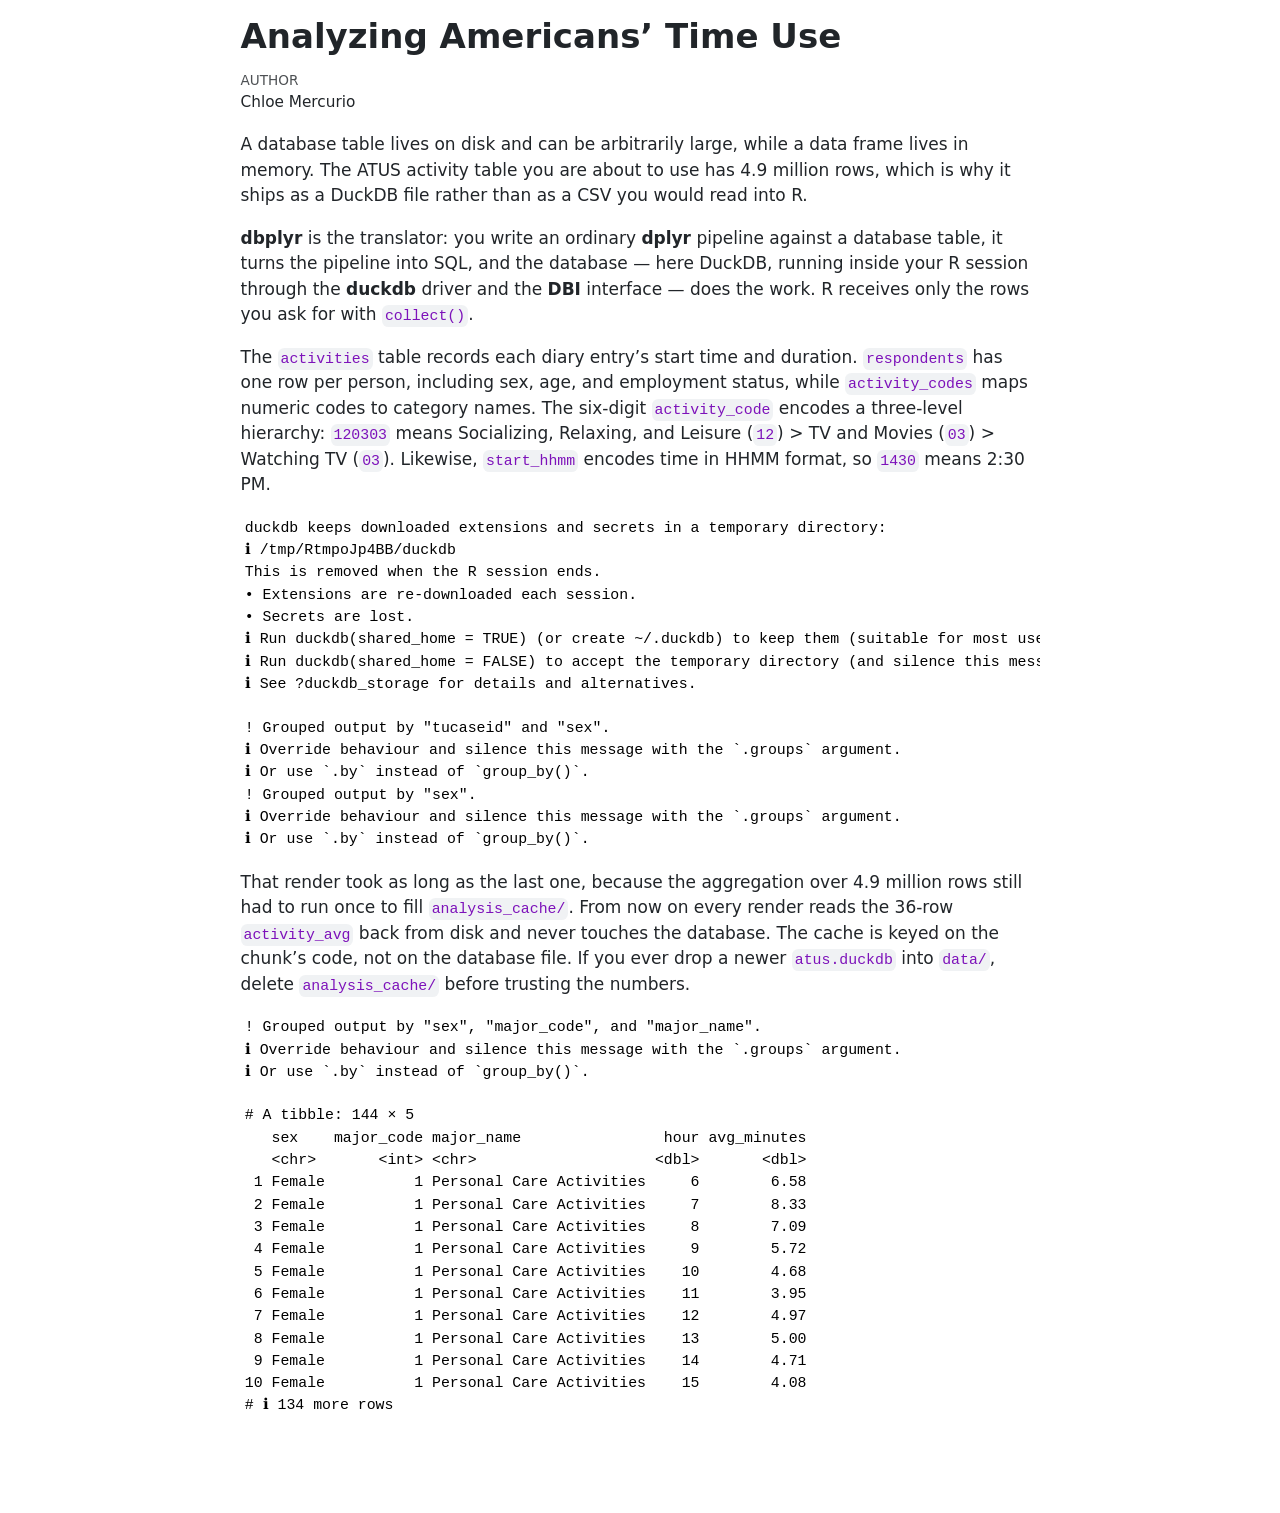
==== commit 0e247e3a: "bo" ====
--- a/analysis.html
+++ b/analysis.html
@@ -82,7 +82,7 @@
 <div class="cell">
 <div class="cell-output cell-output-stderr">
 <pre><code>duckdb keeps downloaded extensions and secrets in a temporary directory:
-ℹ /tmp/RtmpjWpGiH/duckdb
+ℹ /tmp/RtmpoJp4BB/duckdb
 This is removed when the R session ends.
 • Extensions are re-downloaded each session.
 • Secrets are lost.
@@ -99,6 +99,30 @@
 ! Grouped output by "sex".
 ℹ Override behaviour and silence this message with the `.groups` argument.
 ℹ Or use `.by` instead of `group_by()`.</code></pre>
+</div>
+</div>
+<p>That render took as long as the last one, because the aggregation over 4.9 million rows still had to run once to fill <code>analysis_cache/</code>. From now on every render reads the 36-row <code>activity_avg</code> back from disk and never touches the database. The cache is keyed on the chunk’s code, not on the database file. If you ever drop a newer <code>atus.duckdb</code> into <code>data/</code>, delete <code>analysis_cache/</code> before trusting the numbers.</p>
+<div class="cell">
+<div class="cell-output cell-output-stderr">
+<pre><code>! Grouped output by "sex", "major_code", and "major_name".
+ℹ Override behaviour and silence this message with the `.groups` argument.
+ℹ Or use `.by` instead of `group_by()`.</code></pre>
+</div>
+<div class="cell-output cell-output-stdout">
+<pre><code># A tibble: 144 × 5
+   sex    major_code major_name                hour avg_minutes
+   &lt;chr&gt;       &lt;int&gt; &lt;chr&gt;                    &lt;dbl&gt;       &lt;dbl&gt;
+ 1 Female          1 Personal Care Activities     6        6.58
+ 2 Female          1 Personal Care Activities     7        8.33
+ 3 Female          1 Personal Care Activities     8        7.09
+ 4 Female          1 Personal Care Activities     9        5.72
+ 5 Female          1 Personal Care Activities    10        4.68
+ 6 Female          1 Personal Care Activities    11        3.95
+ 7 Female          1 Personal Care Activities    12        4.97
+ 8 Female          1 Personal Care Activities    13        5.00
+ 9 Female          1 Personal Care Activities    14        4.71
+10 Female          1 Personal Care Activities    15        4.08
+# ℹ 134 more rows</code></pre>
 </div>
 </div>
 
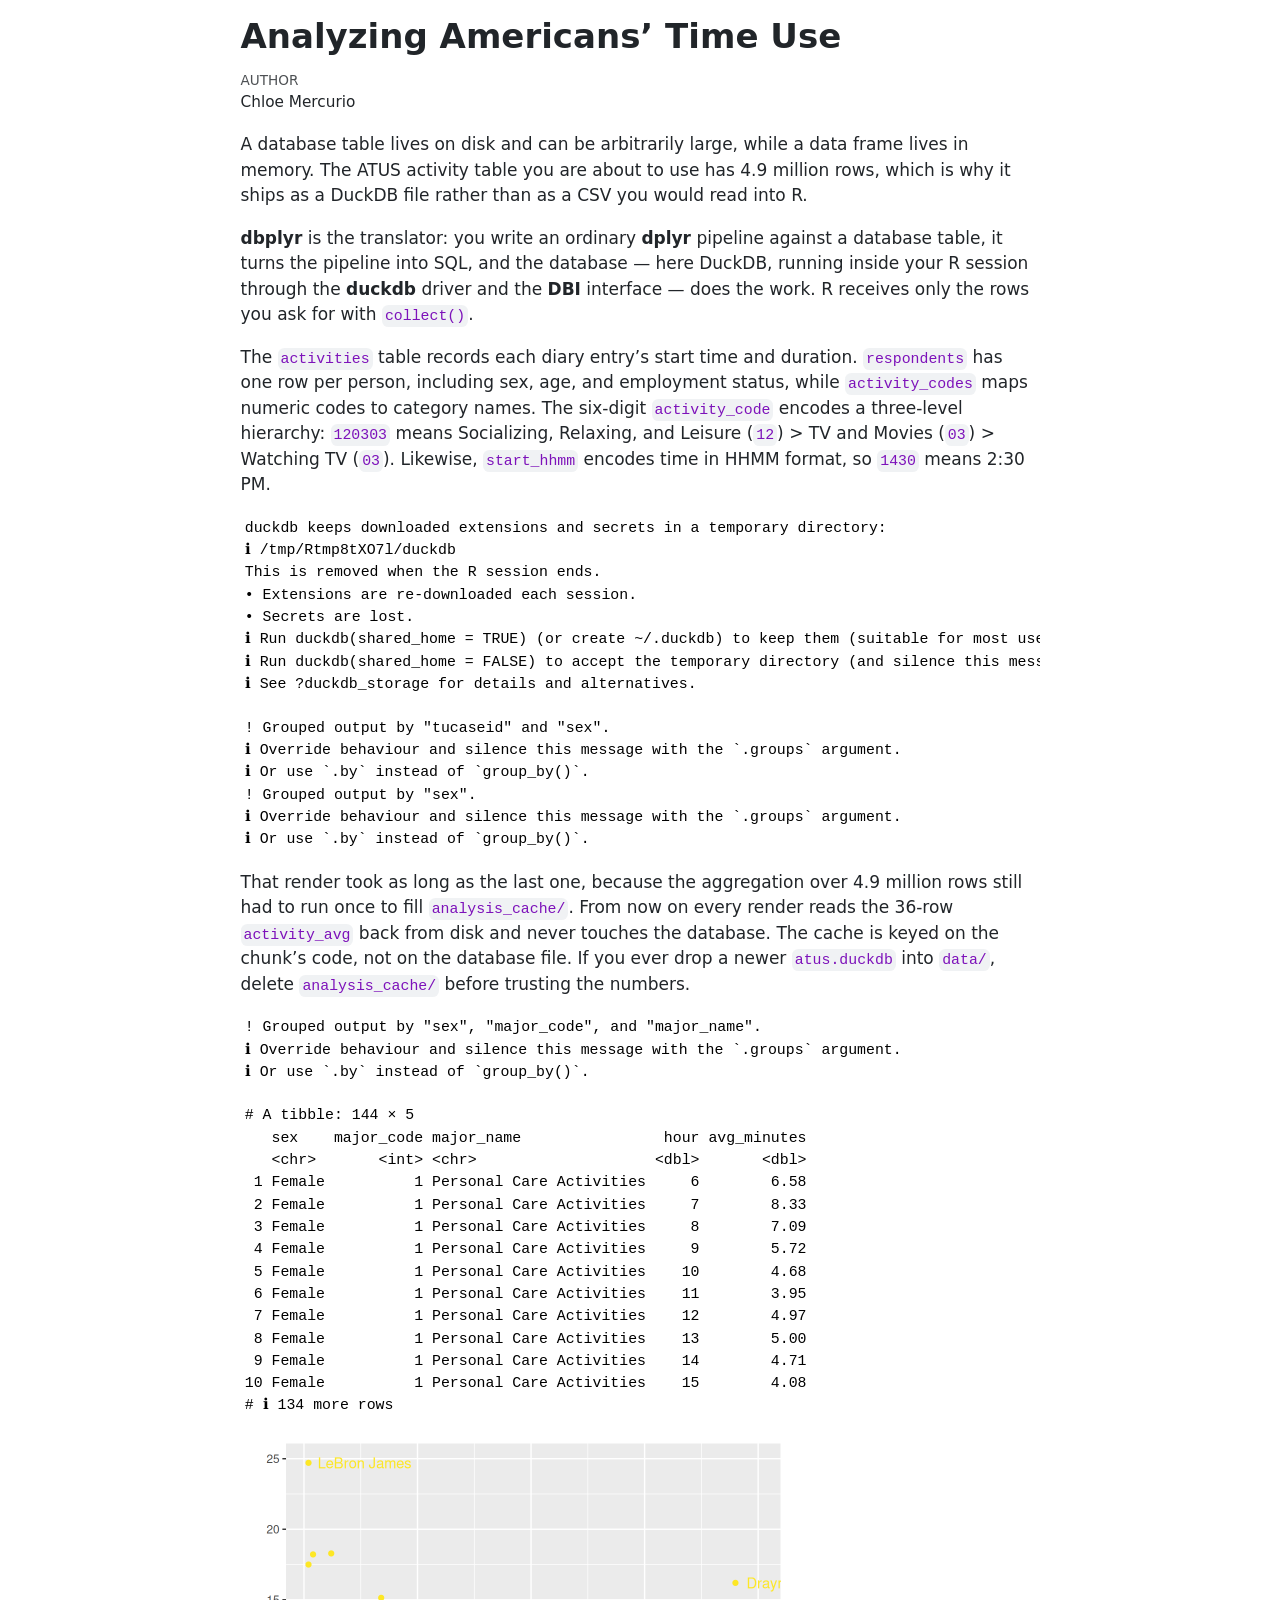
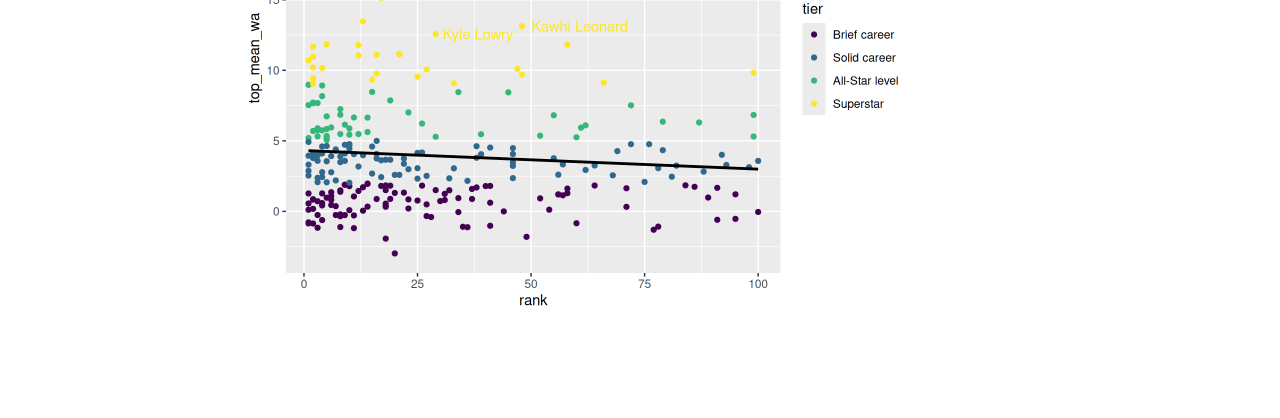
==== commit 3095a915: "yes" ====
--- a/analysis.html
+++ b/analysis.html
@@ -82,7 +82,7 @@
 <div class="cell">
 <div class="cell-output cell-output-stderr">
 <pre><code>duckdb keeps downloaded extensions and secrets in a temporary directory:
-ℹ /tmp/RtmpoJp4BB/duckdb
+ℹ /tmp/Rtmp8tXO7l/duckdb
 This is removed when the R session ends.
 • Extensions are re-downloaded each session.
 • Secrets are lost.
@@ -123,6 +123,15 @@
  9 Female          1 Personal Care Activities    14        4.71
 10 Female          1 Personal Care Activities    15        4.08
 # ℹ 134 more rows</code></pre>
+</div>
+</div>
+<div class="cell">
+<div class="cell-output-display">
+<div>
+<figure class="figure">
+<p><img src="analysis_files/figure-html/unnamed-chunk-5-1.png" class="img-fluid figure-img" width="672"></p>
+</figure>
+</div>
 </div>
 </div>
 
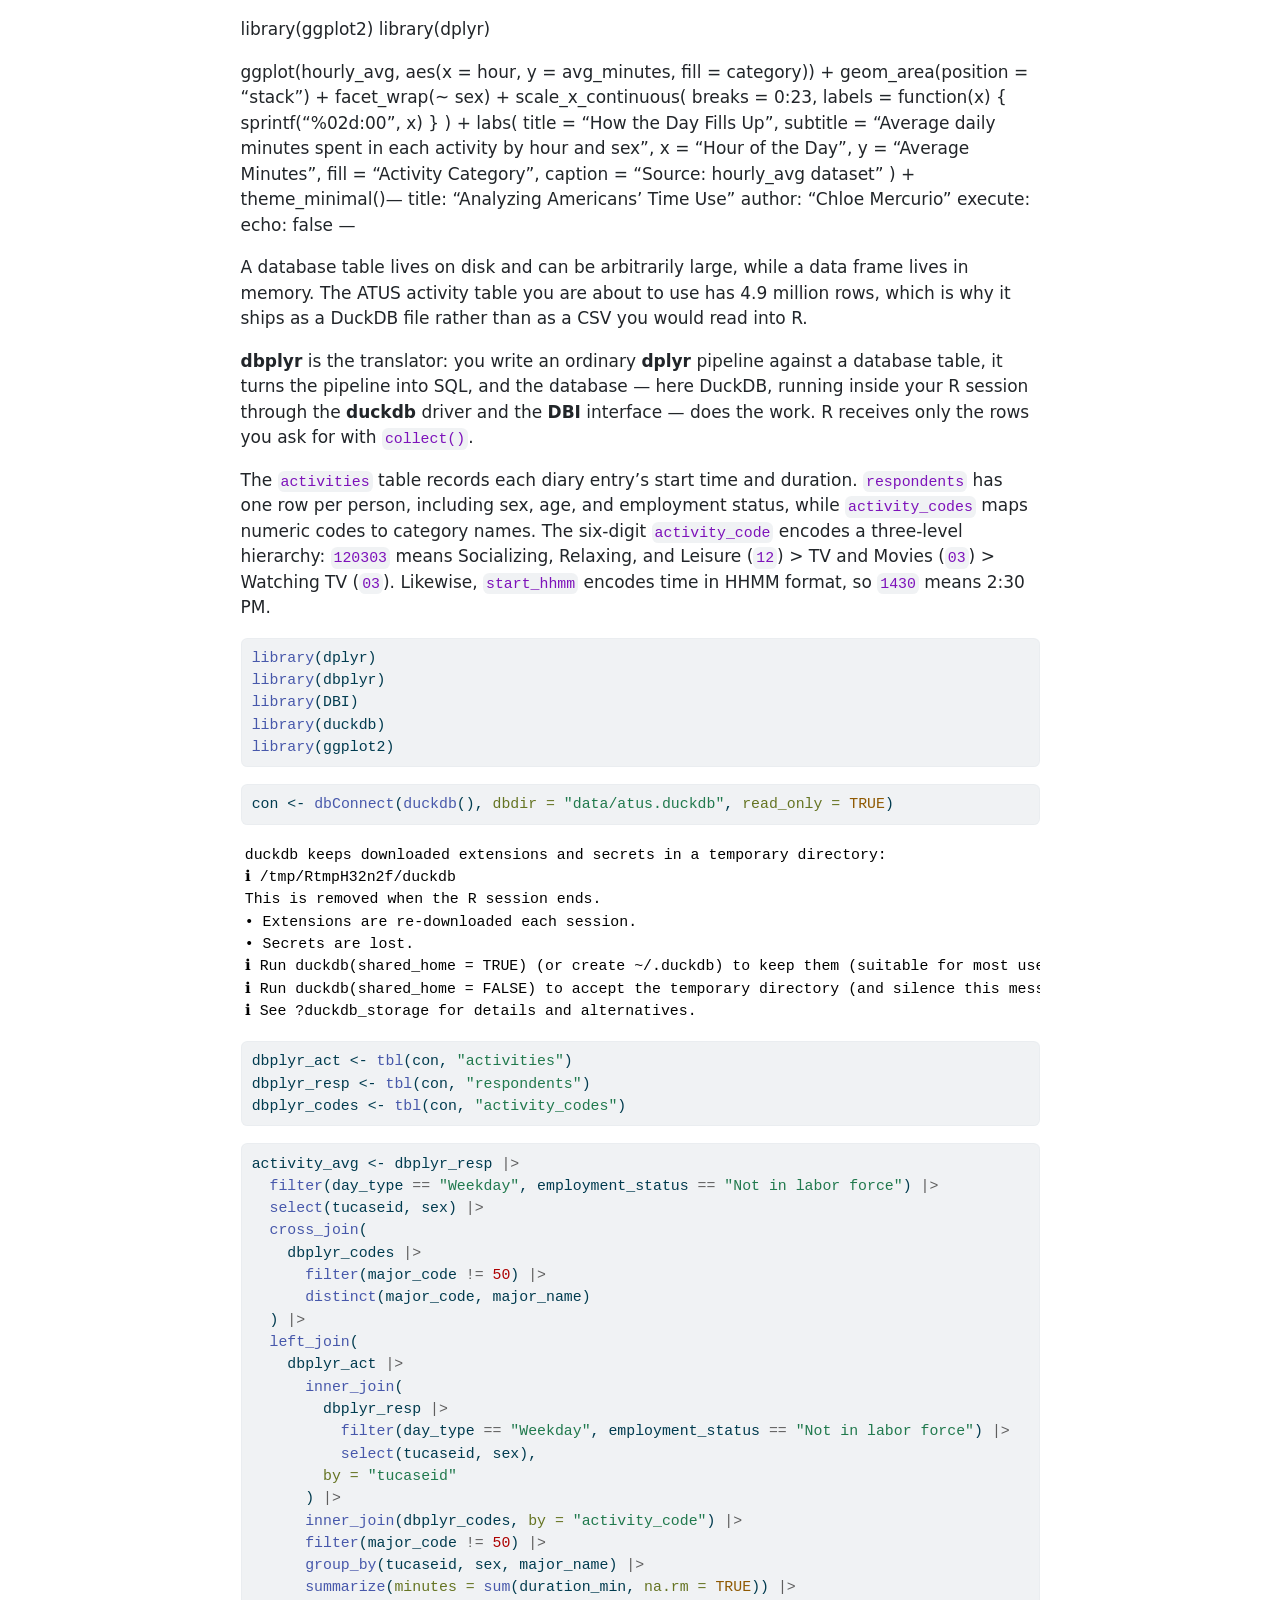
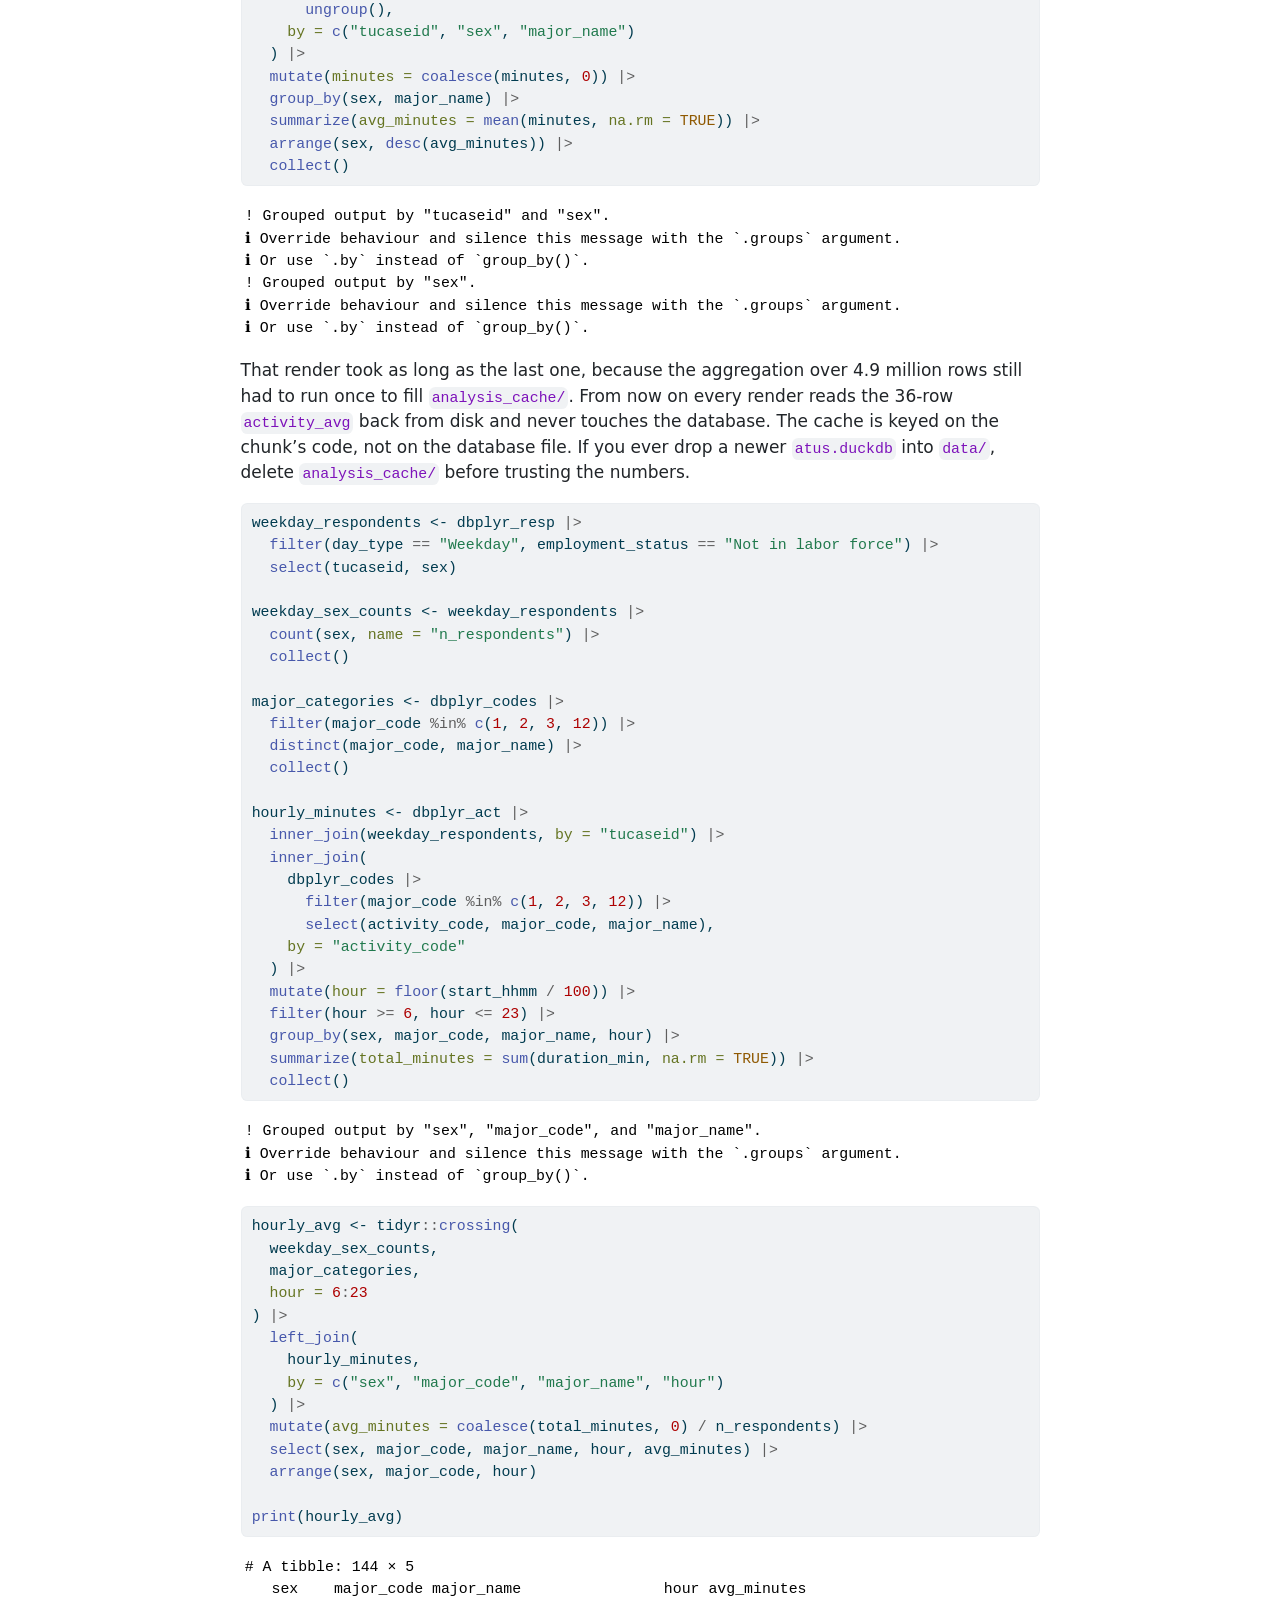
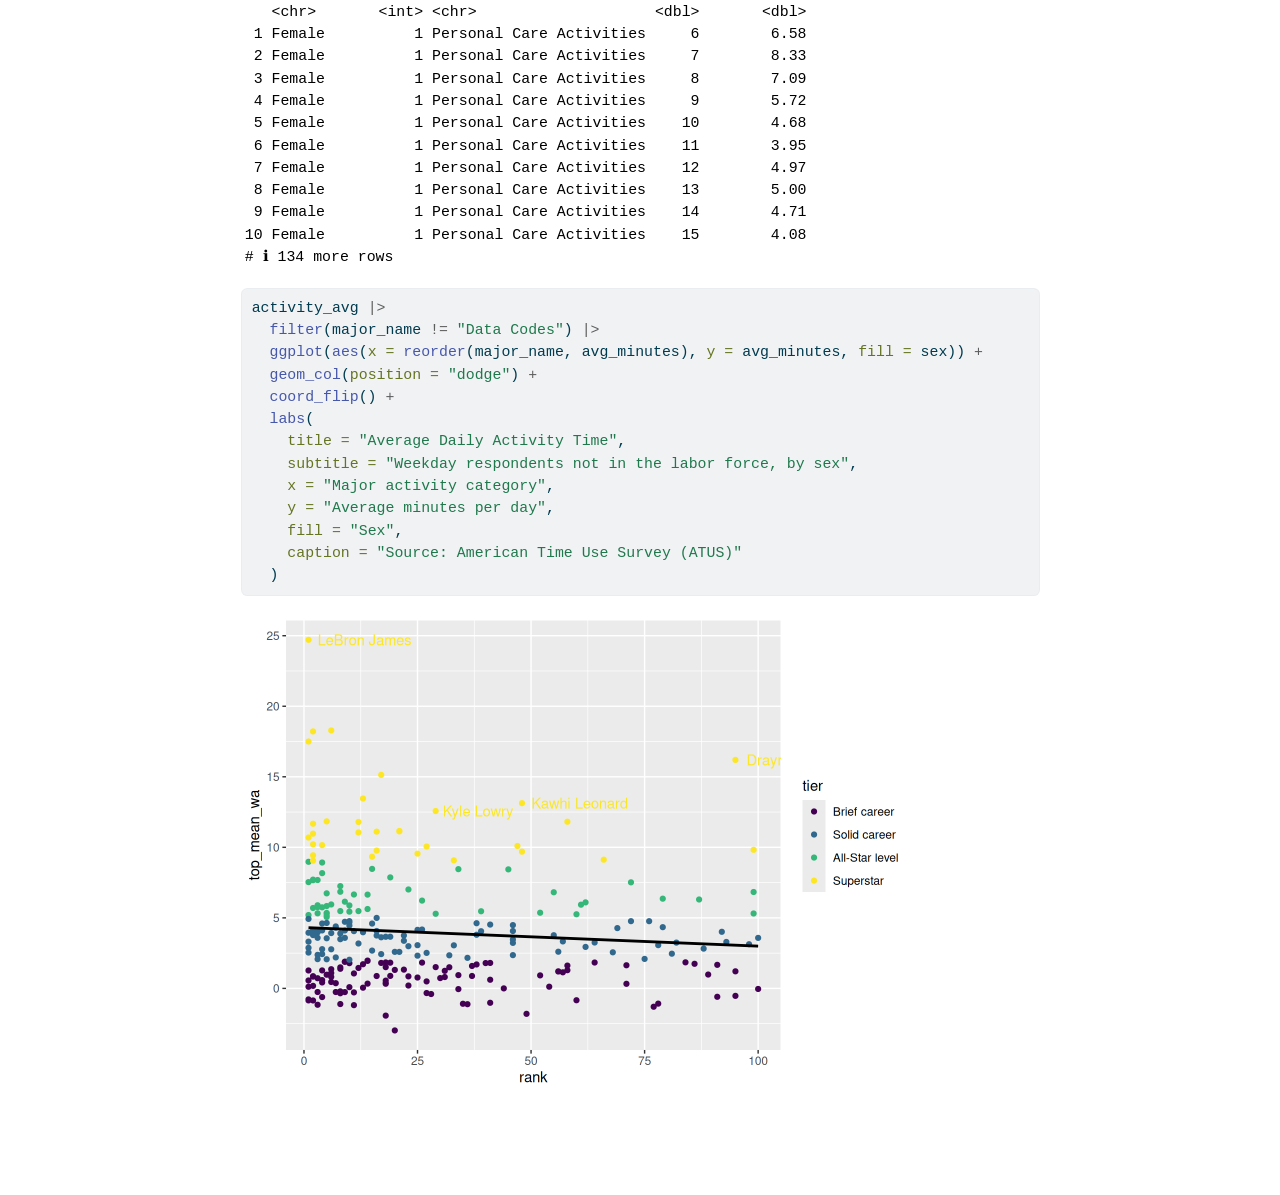
==== commit d6475d1f: "b" ====
--- a/analysis.html
+++ b/analysis.html
@@ -6,9 +6,8 @@
 
 <meta name="viewport" content="width=device-width, initial-scale=1.0, user-scalable=yes">
 
-<meta name="author" content="Chloe Mercurio">
-
-<title>Analyzing Americans’ Time Use</title>
+
+<title>analysis</title>
 <style>
 /* Default styles provided by pandoc.
 ** See https://pandoc.org/MANUAL.html#variables-for-html for config info.
@@ -27,6 +26,41 @@
   margin: 0 0.8em 0.2em -1em; /* quarto-specific, see https://github.com/quarto-dev/quarto-cli/issues/4556 */ 
   vertical-align: middle;
 }
+/* CSS for syntax highlighting */
+html { -webkit-text-size-adjust: 100%; }
+pre > code.sourceCode { white-space: pre; position: relative; }
+pre > code.sourceCode > span { display: inline-block; line-height: 1.25; }
+pre > code.sourceCode > span:empty { height: 1.2em; }
+.sourceCode { overflow: visible; }
+code.sourceCode > span { color: inherit; text-decoration: inherit; }
+div.sourceCode { margin: 1em 0; }
+pre.sourceCode { margin: 0; }
+@media screen {
+div.sourceCode { overflow: auto; }
+}
+@media print {
+pre > code.sourceCode { white-space: pre-wrap; }
+pre > code.sourceCode > span { text-indent: -5em; padding-left: 5em; }
+}
+pre.numberSource code
+  { counter-reset: source-line 0; }
+pre.numberSource code > span
+  { position: relative; left: -4em; counter-increment: source-line; }
+pre.numberSource code > span > a:first-child::before
+  { content: counter(source-line);
+    position: relative; left: -1em; text-align: right; vertical-align: baseline;
+    border: none; display: inline-block;
+    -webkit-touch-callout: none; -webkit-user-select: none;
+    -khtml-user-select: none; -moz-user-select: none;
+    -ms-user-select: none; user-select: none;
+    padding: 0 4px; width: 4em;
+  }
+pre.numberSource { margin-left: 3em;  padding-left: 4px; }
+div.sourceCode
+  {   }
+@media screen {
+pre > code.sourceCode > span > a:first-child::before { text-decoration: underline; }
+}
 </style>
 
 
@@ -51,38 +85,26 @@
 
 <main class="content" id="quarto-document-content">
 
-<header id="title-block-header" class="quarto-title-block default">
-<div class="quarto-title">
-<h1 class="title">Analyzing Americans’ Time Use</h1>
-</div>
-
-
-
-<div class="quarto-title-meta">
-
-    <div>
-    <div class="quarto-title-meta-heading">Author</div>
-    <div class="quarto-title-meta-contents">
-             <p>Chloe Mercurio </p>
-          </div>
-  </div>
-    
-  
-    
-  </div>
-  
-
-
-</header>
-
-
+
+
+
+<p>library(ggplot2) library(dplyr)</p>
+<p>ggplot(hourly_avg, aes(x = hour, y = avg_minutes, fill = category)) + geom_area(position = “stack”) + facet_wrap(~ sex) + scale_x_continuous( breaks = 0:23, labels = function(x) { sprintf(“%02d:00”, x) } ) + labs( title = “How the Day Fills Up”, subtitle = “Average daily minutes spent in each activity by hour and sex”, x = “Hour of the Day”, y = “Average Minutes”, fill = “Activity Category”, caption = “Source: hourly_avg dataset” ) + theme_minimal()— title: “Analyzing Americans’ Time Use” author: “Chloe Mercurio” execute: echo: false —</p>
 <p>A database table lives on disk and can be arbitrarily large, while a data frame lives in memory. The ATUS activity table you are about to use has 4.9 million rows, which is why it ships as a DuckDB file rather than as a CSV you would read into R.</p>
 <p><strong>dbplyr</strong> is the translator: you write an ordinary <strong>dplyr</strong> pipeline against a database table, it turns the pipeline into SQL, and the database — here DuckDB, running inside your R session through the <strong>duckdb</strong> driver and the <strong>DBI</strong> interface — does the work. R receives only the rows you ask for with <code>collect()</code>.</p>
 <p>The <code>activities</code> table records each diary entry’s start time and duration. <code>respondents</code> has one row per person, including sex, age, and employment status, while <code>activity_codes</code> maps numeric codes to category names. The six-digit <code>activity_code</code> encodes a three-level hierarchy: <code>120303</code> means Socializing, Relaxing, and Leisure (<code>12</code>) &gt; TV and Movies (<code>03</code>) &gt; Watching TV (<code>03</code>). Likewise, <code>start_hhmm</code> encodes time in HHMM format, so <code>1430</code> means 2:30 PM.</p>
 <div class="cell">
+<div class="code-copy-outer-scaffold"><div class="sourceCode cell-code" id="cb1"><pre class="sourceCode r code-with-copy"><code class="sourceCode r"><span id="cb1-1"><a href="#cb1-1" aria-hidden="true" tabindex="-1"></a><span class="fu">library</span>(dplyr)</span>
+<span id="cb1-2"><a href="#cb1-2" aria-hidden="true" tabindex="-1"></a><span class="fu">library</span>(dbplyr)</span>
+<span id="cb1-3"><a href="#cb1-3" aria-hidden="true" tabindex="-1"></a><span class="fu">library</span>(DBI)</span>
+<span id="cb1-4"><a href="#cb1-4" aria-hidden="true" tabindex="-1"></a><span class="fu">library</span>(duckdb)</span>
+<span id="cb1-5"><a href="#cb1-5" aria-hidden="true" tabindex="-1"></a><span class="fu">library</span>(ggplot2)</span></code></pre></div><button title="Copy to Clipboard" class="code-copy-button"><i class="bi"></i></button></div>
+</div>
+<div class="cell">
+<div class="code-copy-outer-scaffold"><div class="sourceCode cell-code" id="cb2"><pre class="sourceCode r code-with-copy"><code class="sourceCode r"><span id="cb2-1"><a href="#cb2-1" aria-hidden="true" tabindex="-1"></a>con <span class="ot">&lt;-</span> <span class="fu">dbConnect</span>(<span class="fu">duckdb</span>(), <span class="at">dbdir =</span> <span class="st">"data/atus.duckdb"</span>, <span class="at">read_only =</span> <span class="cn">TRUE</span>)</span></code></pre></div><button title="Copy to Clipboard" class="code-copy-button"><i class="bi"></i></button></div>
 <div class="cell-output cell-output-stderr">
 <pre><code>duckdb keeps downloaded extensions and secrets in a temporary directory:
-ℹ /tmp/Rtmp8tXO7l/duckdb
+ℹ /tmp/RtmpH32n2f/duckdb
 This is removed when the R session ends.
 • Extensions are re-downloaded each session.
 • Secrets are lost.
@@ -90,8 +112,39 @@
 ℹ Run duckdb(shared_home = FALSE) to accept the temporary directory (and silence this message).
 ℹ See ?duckdb_storage for details and alternatives.</code></pre>
 </div>
+<div class="code-copy-outer-scaffold"><div class="sourceCode cell-code" id="cb4"><pre class="sourceCode r code-with-copy"><code class="sourceCode r"><span id="cb4-1"><a href="#cb4-1" aria-hidden="true" tabindex="-1"></a>dbplyr_act <span class="ot">&lt;-</span> <span class="fu">tbl</span>(con, <span class="st">"activities"</span>)</span>
+<span id="cb4-2"><a href="#cb4-2" aria-hidden="true" tabindex="-1"></a>dbplyr_resp <span class="ot">&lt;-</span> <span class="fu">tbl</span>(con, <span class="st">"respondents"</span>)</span>
+<span id="cb4-3"><a href="#cb4-3" aria-hidden="true" tabindex="-1"></a>dbplyr_codes <span class="ot">&lt;-</span> <span class="fu">tbl</span>(con, <span class="st">"activity_codes"</span>)</span></code></pre></div><button title="Copy to Clipboard" class="code-copy-button"><i class="bi"></i></button></div>
 </div>
 <div class="cell">
+<div class="code-copy-outer-scaffold"><div class="sourceCode cell-code" id="cb5"><pre class="sourceCode r code-with-copy"><code class="sourceCode r"><span id="cb5-1"><a href="#cb5-1" aria-hidden="true" tabindex="-1"></a>activity_avg <span class="ot">&lt;-</span> dbplyr_resp <span class="sc">|&gt;</span></span>
+<span id="cb5-2"><a href="#cb5-2" aria-hidden="true" tabindex="-1"></a>  <span class="fu">filter</span>(day_type <span class="sc">==</span> <span class="st">"Weekday"</span>, employment_status <span class="sc">==</span> <span class="st">"Not in labor force"</span>) <span class="sc">|&gt;</span></span>
+<span id="cb5-3"><a href="#cb5-3" aria-hidden="true" tabindex="-1"></a>  <span class="fu">select</span>(tucaseid, sex) <span class="sc">|&gt;</span></span>
+<span id="cb5-4"><a href="#cb5-4" aria-hidden="true" tabindex="-1"></a>  <span class="fu">cross_join</span>(</span>
+<span id="cb5-5"><a href="#cb5-5" aria-hidden="true" tabindex="-1"></a>    dbplyr_codes <span class="sc">|&gt;</span></span>
+<span id="cb5-6"><a href="#cb5-6" aria-hidden="true" tabindex="-1"></a>      <span class="fu">filter</span>(major_code <span class="sc">!=</span> <span class="dv">50</span>) <span class="sc">|&gt;</span></span>
+<span id="cb5-7"><a href="#cb5-7" aria-hidden="true" tabindex="-1"></a>      <span class="fu">distinct</span>(major_code, major_name)</span>
+<span id="cb5-8"><a href="#cb5-8" aria-hidden="true" tabindex="-1"></a>  ) <span class="sc">|&gt;</span></span>
+<span id="cb5-9"><a href="#cb5-9" aria-hidden="true" tabindex="-1"></a>  <span class="fu">left_join</span>(</span>
+<span id="cb5-10"><a href="#cb5-10" aria-hidden="true" tabindex="-1"></a>    dbplyr_act <span class="sc">|&gt;</span></span>
+<span id="cb5-11"><a href="#cb5-11" aria-hidden="true" tabindex="-1"></a>      <span class="fu">inner_join</span>(</span>
+<span id="cb5-12"><a href="#cb5-12" aria-hidden="true" tabindex="-1"></a>        dbplyr_resp <span class="sc">|&gt;</span></span>
+<span id="cb5-13"><a href="#cb5-13" aria-hidden="true" tabindex="-1"></a>          <span class="fu">filter</span>(day_type <span class="sc">==</span> <span class="st">"Weekday"</span>, employment_status <span class="sc">==</span> <span class="st">"Not in labor force"</span>) <span class="sc">|&gt;</span></span>
+<span id="cb5-14"><a href="#cb5-14" aria-hidden="true" tabindex="-1"></a>          <span class="fu">select</span>(tucaseid, sex),</span>
+<span id="cb5-15"><a href="#cb5-15" aria-hidden="true" tabindex="-1"></a>        <span class="at">by =</span> <span class="st">"tucaseid"</span></span>
+<span id="cb5-16"><a href="#cb5-16" aria-hidden="true" tabindex="-1"></a>      ) <span class="sc">|&gt;</span></span>
+<span id="cb5-17"><a href="#cb5-17" aria-hidden="true" tabindex="-1"></a>      <span class="fu">inner_join</span>(dbplyr_codes, <span class="at">by =</span> <span class="st">"activity_code"</span>) <span class="sc">|&gt;</span></span>
+<span id="cb5-18"><a href="#cb5-18" aria-hidden="true" tabindex="-1"></a>      <span class="fu">filter</span>(major_code <span class="sc">!=</span> <span class="dv">50</span>) <span class="sc">|&gt;</span></span>
+<span id="cb5-19"><a href="#cb5-19" aria-hidden="true" tabindex="-1"></a>      <span class="fu">group_by</span>(tucaseid, sex, major_name) <span class="sc">|&gt;</span></span>
+<span id="cb5-20"><a href="#cb5-20" aria-hidden="true" tabindex="-1"></a>      <span class="fu">summarize</span>(<span class="at">minutes =</span> <span class="fu">sum</span>(duration_min, <span class="at">na.rm =</span> <span class="cn">TRUE</span>)) <span class="sc">|&gt;</span></span>
+<span id="cb5-21"><a href="#cb5-21" aria-hidden="true" tabindex="-1"></a>      <span class="fu">ungroup</span>(),</span>
+<span id="cb5-22"><a href="#cb5-22" aria-hidden="true" tabindex="-1"></a>    <span class="at">by =</span> <span class="fu">c</span>(<span class="st">"tucaseid"</span>, <span class="st">"sex"</span>, <span class="st">"major_name"</span>)</span>
+<span id="cb5-23"><a href="#cb5-23" aria-hidden="true" tabindex="-1"></a>  ) <span class="sc">|&gt;</span></span>
+<span id="cb5-24"><a href="#cb5-24" aria-hidden="true" tabindex="-1"></a>  <span class="fu">mutate</span>(<span class="at">minutes =</span> <span class="fu">coalesce</span>(minutes, <span class="dv">0</span>)) <span class="sc">|&gt;</span></span>
+<span id="cb5-25"><a href="#cb5-25" aria-hidden="true" tabindex="-1"></a>  <span class="fu">group_by</span>(sex, major_name) <span class="sc">|&gt;</span></span>
+<span id="cb5-26"><a href="#cb5-26" aria-hidden="true" tabindex="-1"></a>  <span class="fu">summarize</span>(<span class="at">avg_minutes =</span> <span class="fu">mean</span>(minutes, <span class="at">na.rm =</span> <span class="cn">TRUE</span>)) <span class="sc">|&gt;</span></span>
+<span id="cb5-27"><a href="#cb5-27" aria-hidden="true" tabindex="-1"></a>  <span class="fu">arrange</span>(sex, <span class="fu">desc</span>(avg_minutes)) <span class="sc">|&gt;</span></span>
+<span id="cb5-28"><a href="#cb5-28" aria-hidden="true" tabindex="-1"></a>  <span class="fu">collect</span>()</span></code></pre></div><button title="Copy to Clipboard" class="code-copy-button"><i class="bi"></i></button></div>
 <div class="cell-output cell-output-stderr">
 <pre><code>! Grouped output by "tucaseid" and "sex".
 ℹ Override behaviour and silence this message with the `.groups` argument.
@@ -103,11 +156,51 @@
 </div>
 <p>That render took as long as the last one, because the aggregation over 4.9 million rows still had to run once to fill <code>analysis_cache/</code>. From now on every render reads the 36-row <code>activity_avg</code> back from disk and never touches the database. The cache is keyed on the chunk’s code, not on the database file. If you ever drop a newer <code>atus.duckdb</code> into <code>data/</code>, delete <code>analysis_cache/</code> before trusting the numbers.</p>
 <div class="cell">
+<div class="code-copy-outer-scaffold"><div class="sourceCode cell-code" id="cb7"><pre class="sourceCode r code-with-copy"><code class="sourceCode r"><span id="cb7-1"><a href="#cb7-1" aria-hidden="true" tabindex="-1"></a>weekday_respondents <span class="ot">&lt;-</span> dbplyr_resp <span class="sc">|&gt;</span></span>
+<span id="cb7-2"><a href="#cb7-2" aria-hidden="true" tabindex="-1"></a>  <span class="fu">filter</span>(day_type <span class="sc">==</span> <span class="st">"Weekday"</span>, employment_status <span class="sc">==</span> <span class="st">"Not in labor force"</span>) <span class="sc">|&gt;</span></span>
+<span id="cb7-3"><a href="#cb7-3" aria-hidden="true" tabindex="-1"></a>  <span class="fu">select</span>(tucaseid, sex)</span>
+<span id="cb7-4"><a href="#cb7-4" aria-hidden="true" tabindex="-1"></a></span>
+<span id="cb7-5"><a href="#cb7-5" aria-hidden="true" tabindex="-1"></a>weekday_sex_counts <span class="ot">&lt;-</span> weekday_respondents <span class="sc">|&gt;</span></span>
+<span id="cb7-6"><a href="#cb7-6" aria-hidden="true" tabindex="-1"></a>  <span class="fu">count</span>(sex, <span class="at">name =</span> <span class="st">"n_respondents"</span>) <span class="sc">|&gt;</span></span>
+<span id="cb7-7"><a href="#cb7-7" aria-hidden="true" tabindex="-1"></a>  <span class="fu">collect</span>()</span>
+<span id="cb7-8"><a href="#cb7-8" aria-hidden="true" tabindex="-1"></a></span>
+<span id="cb7-9"><a href="#cb7-9" aria-hidden="true" tabindex="-1"></a>major_categories <span class="ot">&lt;-</span> dbplyr_codes <span class="sc">|&gt;</span></span>
+<span id="cb7-10"><a href="#cb7-10" aria-hidden="true" tabindex="-1"></a>  <span class="fu">filter</span>(major_code <span class="sc">%in%</span> <span class="fu">c</span>(<span class="dv">1</span>, <span class="dv">2</span>, <span class="dv">3</span>, <span class="dv">12</span>)) <span class="sc">|&gt;</span></span>
+<span id="cb7-11"><a href="#cb7-11" aria-hidden="true" tabindex="-1"></a>  <span class="fu">distinct</span>(major_code, major_name) <span class="sc">|&gt;</span></span>
+<span id="cb7-12"><a href="#cb7-12" aria-hidden="true" tabindex="-1"></a>  <span class="fu">collect</span>()</span>
+<span id="cb7-13"><a href="#cb7-13" aria-hidden="true" tabindex="-1"></a></span>
+<span id="cb7-14"><a href="#cb7-14" aria-hidden="true" tabindex="-1"></a>hourly_minutes <span class="ot">&lt;-</span> dbplyr_act <span class="sc">|&gt;</span></span>
+<span id="cb7-15"><a href="#cb7-15" aria-hidden="true" tabindex="-1"></a>  <span class="fu">inner_join</span>(weekday_respondents, <span class="at">by =</span> <span class="st">"tucaseid"</span>) <span class="sc">|&gt;</span></span>
+<span id="cb7-16"><a href="#cb7-16" aria-hidden="true" tabindex="-1"></a>  <span class="fu">inner_join</span>(</span>
+<span id="cb7-17"><a href="#cb7-17" aria-hidden="true" tabindex="-1"></a>    dbplyr_codes <span class="sc">|&gt;</span></span>
+<span id="cb7-18"><a href="#cb7-18" aria-hidden="true" tabindex="-1"></a>      <span class="fu">filter</span>(major_code <span class="sc">%in%</span> <span class="fu">c</span>(<span class="dv">1</span>, <span class="dv">2</span>, <span class="dv">3</span>, <span class="dv">12</span>)) <span class="sc">|&gt;</span></span>
+<span id="cb7-19"><a href="#cb7-19" aria-hidden="true" tabindex="-1"></a>      <span class="fu">select</span>(activity_code, major_code, major_name),</span>
+<span id="cb7-20"><a href="#cb7-20" aria-hidden="true" tabindex="-1"></a>    <span class="at">by =</span> <span class="st">"activity_code"</span></span>
+<span id="cb7-21"><a href="#cb7-21" aria-hidden="true" tabindex="-1"></a>  ) <span class="sc">|&gt;</span></span>
+<span id="cb7-22"><a href="#cb7-22" aria-hidden="true" tabindex="-1"></a>  <span class="fu">mutate</span>(<span class="at">hour =</span> <span class="fu">floor</span>(start_hhmm <span class="sc">/</span> <span class="dv">100</span>)) <span class="sc">|&gt;</span></span>
+<span id="cb7-23"><a href="#cb7-23" aria-hidden="true" tabindex="-1"></a>  <span class="fu">filter</span>(hour <span class="sc">&gt;=</span> <span class="dv">6</span>, hour <span class="sc">&lt;=</span> <span class="dv">23</span>) <span class="sc">|&gt;</span></span>
+<span id="cb7-24"><a href="#cb7-24" aria-hidden="true" tabindex="-1"></a>  <span class="fu">group_by</span>(sex, major_code, major_name, hour) <span class="sc">|&gt;</span></span>
+<span id="cb7-25"><a href="#cb7-25" aria-hidden="true" tabindex="-1"></a>  <span class="fu">summarize</span>(<span class="at">total_minutes =</span> <span class="fu">sum</span>(duration_min, <span class="at">na.rm =</span> <span class="cn">TRUE</span>)) <span class="sc">|&gt;</span></span>
+<span id="cb7-26"><a href="#cb7-26" aria-hidden="true" tabindex="-1"></a>  <span class="fu">collect</span>()</span></code></pre></div><button title="Copy to Clipboard" class="code-copy-button"><i class="bi"></i></button></div>
 <div class="cell-output cell-output-stderr">
 <pre><code>! Grouped output by "sex", "major_code", and "major_name".
 ℹ Override behaviour and silence this message with the `.groups` argument.
 ℹ Or use `.by` instead of `group_by()`.</code></pre>
 </div>
+<div class="code-copy-outer-scaffold"><div class="sourceCode cell-code" id="cb9"><pre class="sourceCode r code-with-copy"><code class="sourceCode r"><span id="cb9-1"><a href="#cb9-1" aria-hidden="true" tabindex="-1"></a>hourly_avg <span class="ot">&lt;-</span> tidyr<span class="sc">::</span><span class="fu">crossing</span>(</span>
+<span id="cb9-2"><a href="#cb9-2" aria-hidden="true" tabindex="-1"></a>  weekday_sex_counts,</span>
+<span id="cb9-3"><a href="#cb9-3" aria-hidden="true" tabindex="-1"></a>  major_categories,</span>
+<span id="cb9-4"><a href="#cb9-4" aria-hidden="true" tabindex="-1"></a>  <span class="at">hour =</span> <span class="dv">6</span><span class="sc">:</span><span class="dv">23</span></span>
+<span id="cb9-5"><a href="#cb9-5" aria-hidden="true" tabindex="-1"></a>) <span class="sc">|&gt;</span></span>
+<span id="cb9-6"><a href="#cb9-6" aria-hidden="true" tabindex="-1"></a>  <span class="fu">left_join</span>(</span>
+<span id="cb9-7"><a href="#cb9-7" aria-hidden="true" tabindex="-1"></a>    hourly_minutes,</span>
+<span id="cb9-8"><a href="#cb9-8" aria-hidden="true" tabindex="-1"></a>    <span class="at">by =</span> <span class="fu">c</span>(<span class="st">"sex"</span>, <span class="st">"major_code"</span>, <span class="st">"major_name"</span>, <span class="st">"hour"</span>)</span>
+<span id="cb9-9"><a href="#cb9-9" aria-hidden="true" tabindex="-1"></a>  ) <span class="sc">|&gt;</span></span>
+<span id="cb9-10"><a href="#cb9-10" aria-hidden="true" tabindex="-1"></a>  <span class="fu">mutate</span>(<span class="at">avg_minutes =</span> <span class="fu">coalesce</span>(total_minutes, <span class="dv">0</span>) <span class="sc">/</span> n_respondents) <span class="sc">|&gt;</span></span>
+<span id="cb9-11"><a href="#cb9-11" aria-hidden="true" tabindex="-1"></a>  <span class="fu">select</span>(sex, major_code, major_name, hour, avg_minutes) <span class="sc">|&gt;</span></span>
+<span id="cb9-12"><a href="#cb9-12" aria-hidden="true" tabindex="-1"></a>  <span class="fu">arrange</span>(sex, major_code, hour)</span>
+<span id="cb9-13"><a href="#cb9-13" aria-hidden="true" tabindex="-1"></a></span>
+<span id="cb9-14"><a href="#cb9-14" aria-hidden="true" tabindex="-1"></a><span class="fu">print</span>(hourly_avg)</span></code></pre></div><button title="Copy to Clipboard" class="code-copy-button"><i class="bi"></i></button></div>
 <div class="cell-output cell-output-stdout">
 <pre><code># A tibble: 144 × 5
    sex    major_code major_name                hour avg_minutes
@@ -126,6 +219,19 @@
 </div>
 </div>
 <div class="cell">
+<div class="code-copy-outer-scaffold"><div class="sourceCode cell-code" id="cb11"><pre class="sourceCode r code-with-copy"><code class="sourceCode r"><span id="cb11-1"><a href="#cb11-1" aria-hidden="true" tabindex="-1"></a>activity_avg <span class="sc">|&gt;</span></span>
+<span id="cb11-2"><a href="#cb11-2" aria-hidden="true" tabindex="-1"></a>  <span class="fu">filter</span>(major_name <span class="sc">!=</span> <span class="st">"Data Codes"</span>) <span class="sc">|&gt;</span></span>
+<span id="cb11-3"><a href="#cb11-3" aria-hidden="true" tabindex="-1"></a>  <span class="fu">ggplot</span>(<span class="fu">aes</span>(<span class="at">x =</span> <span class="fu">reorder</span>(major_name, avg_minutes), <span class="at">y =</span> avg_minutes, <span class="at">fill =</span> sex)) <span class="sc">+</span></span>
+<span id="cb11-4"><a href="#cb11-4" aria-hidden="true" tabindex="-1"></a>  <span class="fu">geom_col</span>(<span class="at">position =</span> <span class="st">"dodge"</span>) <span class="sc">+</span></span>
+<span id="cb11-5"><a href="#cb11-5" aria-hidden="true" tabindex="-1"></a>  <span class="fu">coord_flip</span>() <span class="sc">+</span></span>
+<span id="cb11-6"><a href="#cb11-6" aria-hidden="true" tabindex="-1"></a>  <span class="fu">labs</span>(</span>
+<span id="cb11-7"><a href="#cb11-7" aria-hidden="true" tabindex="-1"></a>    <span class="at">title =</span> <span class="st">"Average Daily Activity Time"</span>,</span>
+<span id="cb11-8"><a href="#cb11-8" aria-hidden="true" tabindex="-1"></a>    <span class="at">subtitle =</span> <span class="st">"Weekday respondents not in the labor force, by sex"</span>,</span>
+<span id="cb11-9"><a href="#cb11-9" aria-hidden="true" tabindex="-1"></a>    <span class="at">x =</span> <span class="st">"Major activity category"</span>,</span>
+<span id="cb11-10"><a href="#cb11-10" aria-hidden="true" tabindex="-1"></a>    <span class="at">y =</span> <span class="st">"Average minutes per day"</span>,</span>
+<span id="cb11-11"><a href="#cb11-11" aria-hidden="true" tabindex="-1"></a>    <span class="at">fill =</span> <span class="st">"Sex"</span>,</span>
+<span id="cb11-12"><a href="#cb11-12" aria-hidden="true" tabindex="-1"></a>    <span class="at">caption =</span> <span class="st">"Source: American Time Use Survey (ATUS)"</span></span>
+<span id="cb11-13"><a href="#cb11-13" aria-hidden="true" tabindex="-1"></a>  )</span></code></pre></div><button title="Copy to Clipboard" class="code-copy-button"><i class="bi"></i></button></div>
 <div class="cell-output-display">
 <div>
 <figure class="figure">
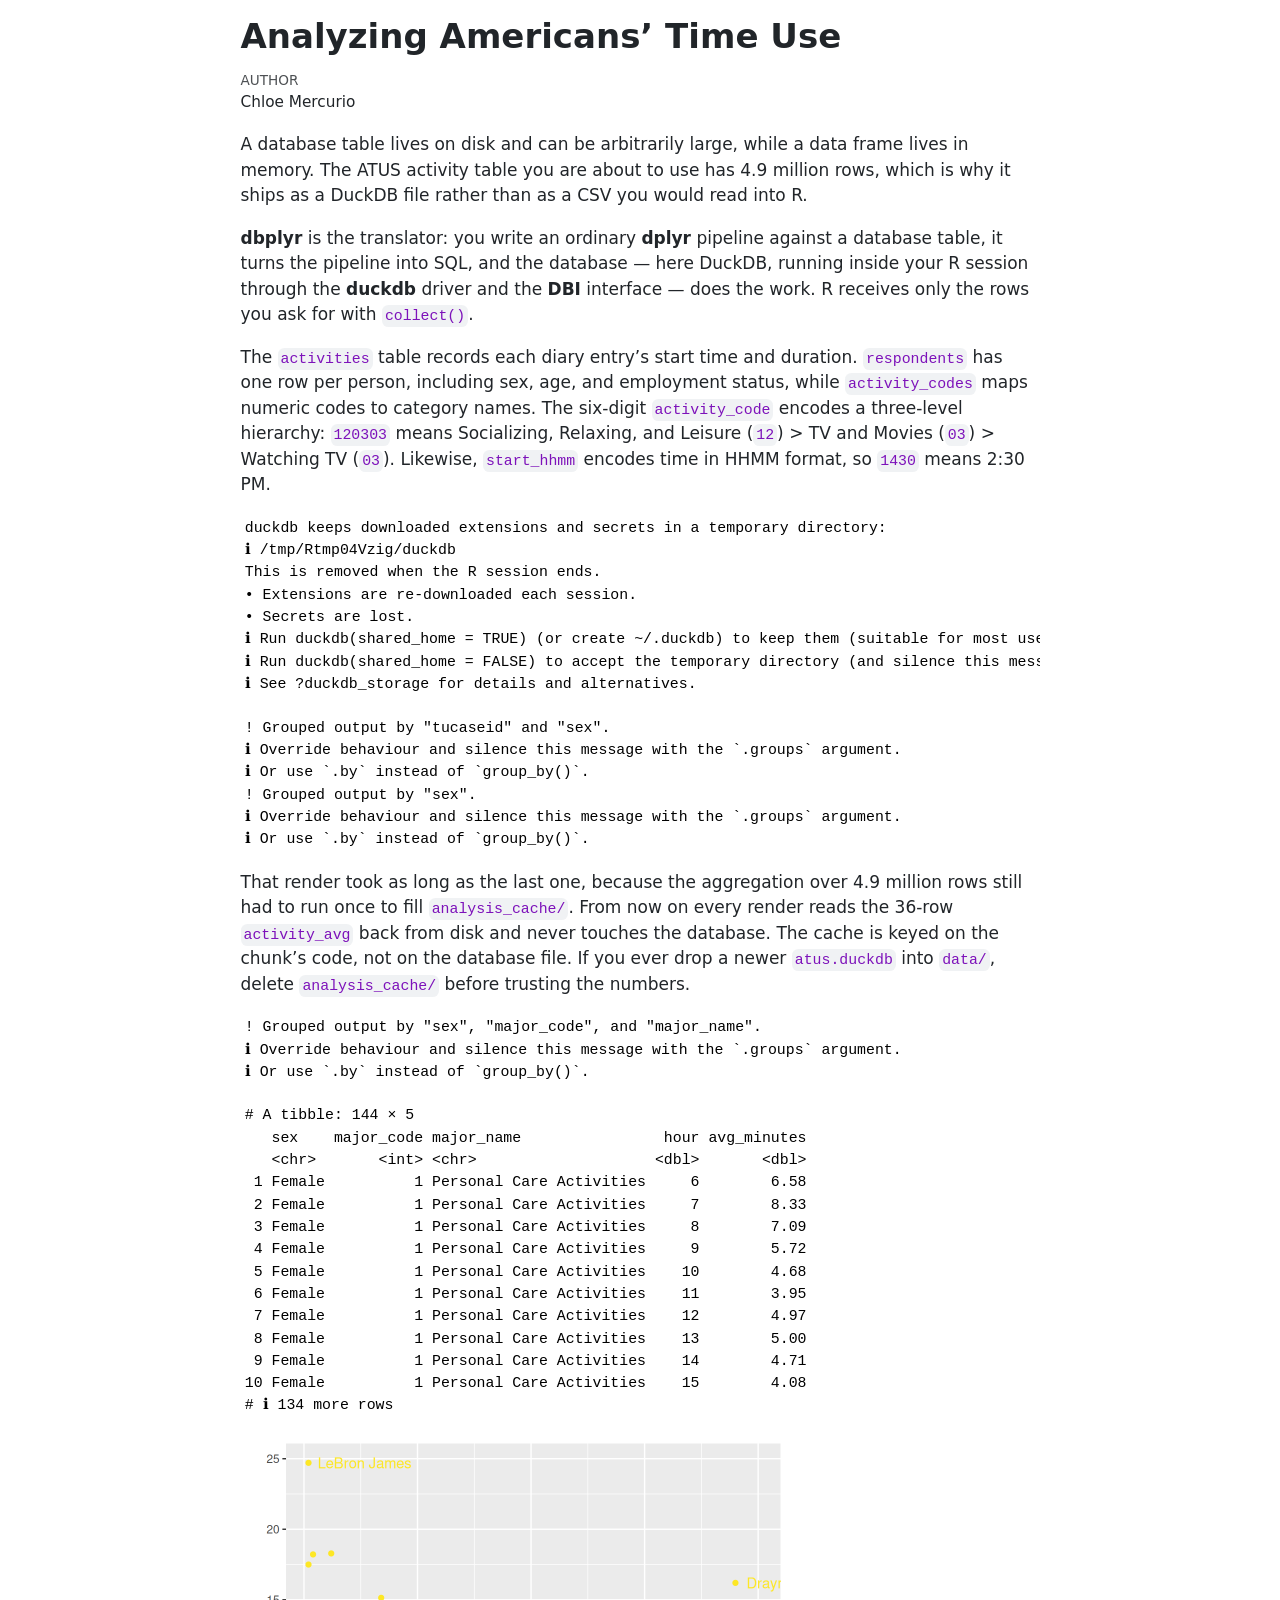
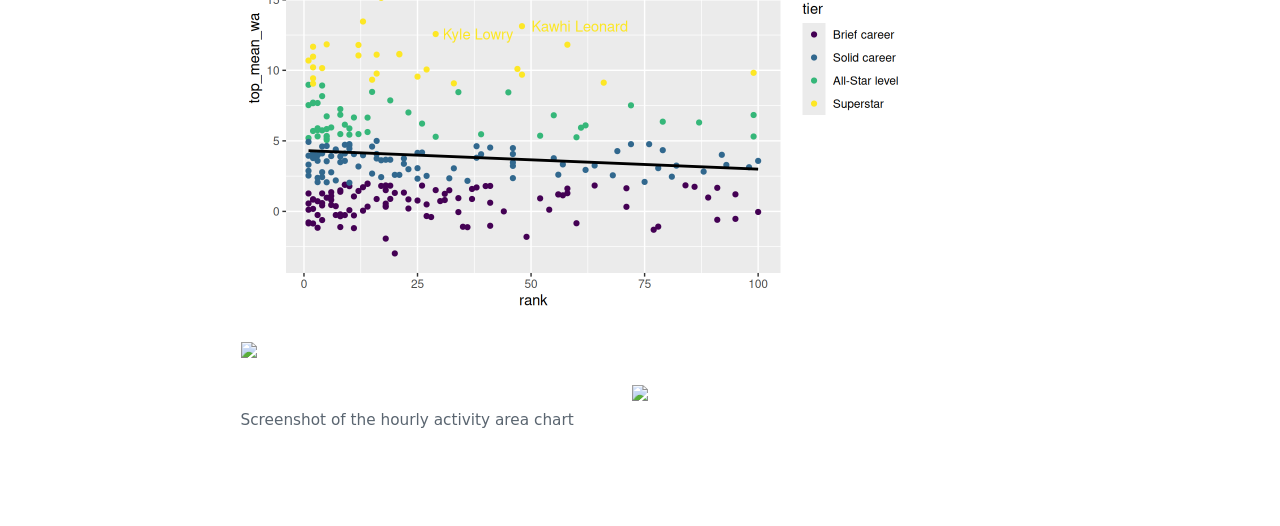
==== commit 608001fe: "commit" ====
--- a/analysis.html
+++ b/analysis.html
@@ -6,8 +6,9 @@
 
 <meta name="viewport" content="width=device-width, initial-scale=1.0, user-scalable=yes">
 
-
-<title>analysis</title>
+<meta name="author" content="Chloe Mercurio">
+
+<title>Analyzing Americans’ Time Use</title>
 <style>
 /* Default styles provided by pandoc.
 ** See https://pandoc.org/MANUAL.html#variables-for-html for config info.
@@ -26,41 +27,6 @@
   margin: 0 0.8em 0.2em -1em; /* quarto-specific, see https://github.com/quarto-dev/quarto-cli/issues/4556 */ 
   vertical-align: middle;
 }
-/* CSS for syntax highlighting */
-html { -webkit-text-size-adjust: 100%; }
-pre > code.sourceCode { white-space: pre; position: relative; }
-pre > code.sourceCode > span { display: inline-block; line-height: 1.25; }
-pre > code.sourceCode > span:empty { height: 1.2em; }
-.sourceCode { overflow: visible; }
-code.sourceCode > span { color: inherit; text-decoration: inherit; }
-div.sourceCode { margin: 1em 0; }
-pre.sourceCode { margin: 0; }
-@media screen {
-div.sourceCode { overflow: auto; }
-}
-@media print {
-pre > code.sourceCode { white-space: pre-wrap; }
-pre > code.sourceCode > span { text-indent: -5em; padding-left: 5em; }
-}
-pre.numberSource code
-  { counter-reset: source-line 0; }
-pre.numberSource code > span
-  { position: relative; left: -4em; counter-increment: source-line; }
-pre.numberSource code > span > a:first-child::before
-  { content: counter(source-line);
-    position: relative; left: -1em; text-align: right; vertical-align: baseline;
-    border: none; display: inline-block;
-    -webkit-touch-callout: none; -webkit-user-select: none;
-    -khtml-user-select: none; -moz-user-select: none;
-    -ms-user-select: none; user-select: none;
-    padding: 0 4px; width: 4em;
-  }
-pre.numberSource { margin-left: 3em;  padding-left: 4px; }
-div.sourceCode
-  {   }
-@media screen {
-pre > code.sourceCode > span > a:first-child::before { text-decoration: underline; }
-}
 </style>
 
 
@@ -85,26 +51,38 @@
 
 <main class="content" id="quarto-document-content">
 
-
-
-
-<p>library(ggplot2) library(dplyr)</p>
-<p>ggplot(hourly_avg, aes(x = hour, y = avg_minutes, fill = category)) + geom_area(position = “stack”) + facet_wrap(~ sex) + scale_x_continuous( breaks = 0:23, labels = function(x) { sprintf(“%02d:00”, x) } ) + labs( title = “How the Day Fills Up”, subtitle = “Average daily minutes spent in each activity by hour and sex”, x = “Hour of the Day”, y = “Average Minutes”, fill = “Activity Category”, caption = “Source: hourly_avg dataset” ) + theme_minimal()— title: “Analyzing Americans’ Time Use” author: “Chloe Mercurio” execute: echo: false —</p>
+<header id="title-block-header" class="quarto-title-block default">
+<div class="quarto-title">
+<h1 class="title">Analyzing Americans’ Time Use</h1>
+</div>
+
+
+
+<div class="quarto-title-meta">
+
+    <div>
+    <div class="quarto-title-meta-heading">Author</div>
+    <div class="quarto-title-meta-contents">
+             <p>Chloe Mercurio </p>
+          </div>
+  </div>
+    
+  
+    
+  </div>
+  
+
+
+</header>
+
+
 <p>A database table lives on disk and can be arbitrarily large, while a data frame lives in memory. The ATUS activity table you are about to use has 4.9 million rows, which is why it ships as a DuckDB file rather than as a CSV you would read into R.</p>
 <p><strong>dbplyr</strong> is the translator: you write an ordinary <strong>dplyr</strong> pipeline against a database table, it turns the pipeline into SQL, and the database — here DuckDB, running inside your R session through the <strong>duckdb</strong> driver and the <strong>DBI</strong> interface — does the work. R receives only the rows you ask for with <code>collect()</code>.</p>
 <p>The <code>activities</code> table records each diary entry’s start time and duration. <code>respondents</code> has one row per person, including sex, age, and employment status, while <code>activity_codes</code> maps numeric codes to category names. The six-digit <code>activity_code</code> encodes a three-level hierarchy: <code>120303</code> means Socializing, Relaxing, and Leisure (<code>12</code>) &gt; TV and Movies (<code>03</code>) &gt; Watching TV (<code>03</code>). Likewise, <code>start_hhmm</code> encodes time in HHMM format, so <code>1430</code> means 2:30 PM.</p>
 <div class="cell">
-<div class="code-copy-outer-scaffold"><div class="sourceCode cell-code" id="cb1"><pre class="sourceCode r code-with-copy"><code class="sourceCode r"><span id="cb1-1"><a href="#cb1-1" aria-hidden="true" tabindex="-1"></a><span class="fu">library</span>(dplyr)</span>
-<span id="cb1-2"><a href="#cb1-2" aria-hidden="true" tabindex="-1"></a><span class="fu">library</span>(dbplyr)</span>
-<span id="cb1-3"><a href="#cb1-3" aria-hidden="true" tabindex="-1"></a><span class="fu">library</span>(DBI)</span>
-<span id="cb1-4"><a href="#cb1-4" aria-hidden="true" tabindex="-1"></a><span class="fu">library</span>(duckdb)</span>
-<span id="cb1-5"><a href="#cb1-5" aria-hidden="true" tabindex="-1"></a><span class="fu">library</span>(ggplot2)</span></code></pre></div><button title="Copy to Clipboard" class="code-copy-button"><i class="bi"></i></button></div>
-</div>
-<div class="cell">
-<div class="code-copy-outer-scaffold"><div class="sourceCode cell-code" id="cb2"><pre class="sourceCode r code-with-copy"><code class="sourceCode r"><span id="cb2-1"><a href="#cb2-1" aria-hidden="true" tabindex="-1"></a>con <span class="ot">&lt;-</span> <span class="fu">dbConnect</span>(<span class="fu">duckdb</span>(), <span class="at">dbdir =</span> <span class="st">"data/atus.duckdb"</span>, <span class="at">read_only =</span> <span class="cn">TRUE</span>)</span></code></pre></div><button title="Copy to Clipboard" class="code-copy-button"><i class="bi"></i></button></div>
 <div class="cell-output cell-output-stderr">
 <pre><code>duckdb keeps downloaded extensions and secrets in a temporary directory:
-ℹ /tmp/RtmpH32n2f/duckdb
+ℹ /tmp/Rtmp04Vzig/duckdb
 This is removed when the R session ends.
 • Extensions are re-downloaded each session.
 • Secrets are lost.
@@ -112,39 +90,8 @@
 ℹ Run duckdb(shared_home = FALSE) to accept the temporary directory (and silence this message).
 ℹ See ?duckdb_storage for details and alternatives.</code></pre>
 </div>
-<div class="code-copy-outer-scaffold"><div class="sourceCode cell-code" id="cb4"><pre class="sourceCode r code-with-copy"><code class="sourceCode r"><span id="cb4-1"><a href="#cb4-1" aria-hidden="true" tabindex="-1"></a>dbplyr_act <span class="ot">&lt;-</span> <span class="fu">tbl</span>(con, <span class="st">"activities"</span>)</span>
-<span id="cb4-2"><a href="#cb4-2" aria-hidden="true" tabindex="-1"></a>dbplyr_resp <span class="ot">&lt;-</span> <span class="fu">tbl</span>(con, <span class="st">"respondents"</span>)</span>
-<span id="cb4-3"><a href="#cb4-3" aria-hidden="true" tabindex="-1"></a>dbplyr_codes <span class="ot">&lt;-</span> <span class="fu">tbl</span>(con, <span class="st">"activity_codes"</span>)</span></code></pre></div><button title="Copy to Clipboard" class="code-copy-button"><i class="bi"></i></button></div>
 </div>
 <div class="cell">
-<div class="code-copy-outer-scaffold"><div class="sourceCode cell-code" id="cb5"><pre class="sourceCode r code-with-copy"><code class="sourceCode r"><span id="cb5-1"><a href="#cb5-1" aria-hidden="true" tabindex="-1"></a>activity_avg <span class="ot">&lt;-</span> dbplyr_resp <span class="sc">|&gt;</span></span>
-<span id="cb5-2"><a href="#cb5-2" aria-hidden="true" tabindex="-1"></a>  <span class="fu">filter</span>(day_type <span class="sc">==</span> <span class="st">"Weekday"</span>, employment_status <span class="sc">==</span> <span class="st">"Not in labor force"</span>) <span class="sc">|&gt;</span></span>
-<span id="cb5-3"><a href="#cb5-3" aria-hidden="true" tabindex="-1"></a>  <span class="fu">select</span>(tucaseid, sex) <span class="sc">|&gt;</span></span>
-<span id="cb5-4"><a href="#cb5-4" aria-hidden="true" tabindex="-1"></a>  <span class="fu">cross_join</span>(</span>
-<span id="cb5-5"><a href="#cb5-5" aria-hidden="true" tabindex="-1"></a>    dbplyr_codes <span class="sc">|&gt;</span></span>
-<span id="cb5-6"><a href="#cb5-6" aria-hidden="true" tabindex="-1"></a>      <span class="fu">filter</span>(major_code <span class="sc">!=</span> <span class="dv">50</span>) <span class="sc">|&gt;</span></span>
-<span id="cb5-7"><a href="#cb5-7" aria-hidden="true" tabindex="-1"></a>      <span class="fu">distinct</span>(major_code, major_name)</span>
-<span id="cb5-8"><a href="#cb5-8" aria-hidden="true" tabindex="-1"></a>  ) <span class="sc">|&gt;</span></span>
-<span id="cb5-9"><a href="#cb5-9" aria-hidden="true" tabindex="-1"></a>  <span class="fu">left_join</span>(</span>
-<span id="cb5-10"><a href="#cb5-10" aria-hidden="true" tabindex="-1"></a>    dbplyr_act <span class="sc">|&gt;</span></span>
-<span id="cb5-11"><a href="#cb5-11" aria-hidden="true" tabindex="-1"></a>      <span class="fu">inner_join</span>(</span>
-<span id="cb5-12"><a href="#cb5-12" aria-hidden="true" tabindex="-1"></a>        dbplyr_resp <span class="sc">|&gt;</span></span>
-<span id="cb5-13"><a href="#cb5-13" aria-hidden="true" tabindex="-1"></a>          <span class="fu">filter</span>(day_type <span class="sc">==</span> <span class="st">"Weekday"</span>, employment_status <span class="sc">==</span> <span class="st">"Not in labor force"</span>) <span class="sc">|&gt;</span></span>
-<span id="cb5-14"><a href="#cb5-14" aria-hidden="true" tabindex="-1"></a>          <span class="fu">select</span>(tucaseid, sex),</span>
-<span id="cb5-15"><a href="#cb5-15" aria-hidden="true" tabindex="-1"></a>        <span class="at">by =</span> <span class="st">"tucaseid"</span></span>
-<span id="cb5-16"><a href="#cb5-16" aria-hidden="true" tabindex="-1"></a>      ) <span class="sc">|&gt;</span></span>
-<span id="cb5-17"><a href="#cb5-17" aria-hidden="true" tabindex="-1"></a>      <span class="fu">inner_join</span>(dbplyr_codes, <span class="at">by =</span> <span class="st">"activity_code"</span>) <span class="sc">|&gt;</span></span>
-<span id="cb5-18"><a href="#cb5-18" aria-hidden="true" tabindex="-1"></a>      <span class="fu">filter</span>(major_code <span class="sc">!=</span> <span class="dv">50</span>) <span class="sc">|&gt;</span></span>
-<span id="cb5-19"><a href="#cb5-19" aria-hidden="true" tabindex="-1"></a>      <span class="fu">group_by</span>(tucaseid, sex, major_name) <span class="sc">|&gt;</span></span>
-<span id="cb5-20"><a href="#cb5-20" aria-hidden="true" tabindex="-1"></a>      <span class="fu">summarize</span>(<span class="at">minutes =</span> <span class="fu">sum</span>(duration_min, <span class="at">na.rm =</span> <span class="cn">TRUE</span>)) <span class="sc">|&gt;</span></span>
-<span id="cb5-21"><a href="#cb5-21" aria-hidden="true" tabindex="-1"></a>      <span class="fu">ungroup</span>(),</span>
-<span id="cb5-22"><a href="#cb5-22" aria-hidden="true" tabindex="-1"></a>    <span class="at">by =</span> <span class="fu">c</span>(<span class="st">"tucaseid"</span>, <span class="st">"sex"</span>, <span class="st">"major_name"</span>)</span>
-<span id="cb5-23"><a href="#cb5-23" aria-hidden="true" tabindex="-1"></a>  ) <span class="sc">|&gt;</span></span>
-<span id="cb5-24"><a href="#cb5-24" aria-hidden="true" tabindex="-1"></a>  <span class="fu">mutate</span>(<span class="at">minutes =</span> <span class="fu">coalesce</span>(minutes, <span class="dv">0</span>)) <span class="sc">|&gt;</span></span>
-<span id="cb5-25"><a href="#cb5-25" aria-hidden="true" tabindex="-1"></a>  <span class="fu">group_by</span>(sex, major_name) <span class="sc">|&gt;</span></span>
-<span id="cb5-26"><a href="#cb5-26" aria-hidden="true" tabindex="-1"></a>  <span class="fu">summarize</span>(<span class="at">avg_minutes =</span> <span class="fu">mean</span>(minutes, <span class="at">na.rm =</span> <span class="cn">TRUE</span>)) <span class="sc">|&gt;</span></span>
-<span id="cb5-27"><a href="#cb5-27" aria-hidden="true" tabindex="-1"></a>  <span class="fu">arrange</span>(sex, <span class="fu">desc</span>(avg_minutes)) <span class="sc">|&gt;</span></span>
-<span id="cb5-28"><a href="#cb5-28" aria-hidden="true" tabindex="-1"></a>  <span class="fu">collect</span>()</span></code></pre></div><button title="Copy to Clipboard" class="code-copy-button"><i class="bi"></i></button></div>
 <div class="cell-output cell-output-stderr">
 <pre><code>! Grouped output by "tucaseid" and "sex".
 ℹ Override behaviour and silence this message with the `.groups` argument.
@@ -156,51 +103,11 @@
 </div>
 <p>That render took as long as the last one, because the aggregation over 4.9 million rows still had to run once to fill <code>analysis_cache/</code>. From now on every render reads the 36-row <code>activity_avg</code> back from disk and never touches the database. The cache is keyed on the chunk’s code, not on the database file. If you ever drop a newer <code>atus.duckdb</code> into <code>data/</code>, delete <code>analysis_cache/</code> before trusting the numbers.</p>
 <div class="cell">
-<div class="code-copy-outer-scaffold"><div class="sourceCode cell-code" id="cb7"><pre class="sourceCode r code-with-copy"><code class="sourceCode r"><span id="cb7-1"><a href="#cb7-1" aria-hidden="true" tabindex="-1"></a>weekday_respondents <span class="ot">&lt;-</span> dbplyr_resp <span class="sc">|&gt;</span></span>
-<span id="cb7-2"><a href="#cb7-2" aria-hidden="true" tabindex="-1"></a>  <span class="fu">filter</span>(day_type <span class="sc">==</span> <span class="st">"Weekday"</span>, employment_status <span class="sc">==</span> <span class="st">"Not in labor force"</span>) <span class="sc">|&gt;</span></span>
-<span id="cb7-3"><a href="#cb7-3" aria-hidden="true" tabindex="-1"></a>  <span class="fu">select</span>(tucaseid, sex)</span>
-<span id="cb7-4"><a href="#cb7-4" aria-hidden="true" tabindex="-1"></a></span>
-<span id="cb7-5"><a href="#cb7-5" aria-hidden="true" tabindex="-1"></a>weekday_sex_counts <span class="ot">&lt;-</span> weekday_respondents <span class="sc">|&gt;</span></span>
-<span id="cb7-6"><a href="#cb7-6" aria-hidden="true" tabindex="-1"></a>  <span class="fu">count</span>(sex, <span class="at">name =</span> <span class="st">"n_respondents"</span>) <span class="sc">|&gt;</span></span>
-<span id="cb7-7"><a href="#cb7-7" aria-hidden="true" tabindex="-1"></a>  <span class="fu">collect</span>()</span>
-<span id="cb7-8"><a href="#cb7-8" aria-hidden="true" tabindex="-1"></a></span>
-<span id="cb7-9"><a href="#cb7-9" aria-hidden="true" tabindex="-1"></a>major_categories <span class="ot">&lt;-</span> dbplyr_codes <span class="sc">|&gt;</span></span>
-<span id="cb7-10"><a href="#cb7-10" aria-hidden="true" tabindex="-1"></a>  <span class="fu">filter</span>(major_code <span class="sc">%in%</span> <span class="fu">c</span>(<span class="dv">1</span>, <span class="dv">2</span>, <span class="dv">3</span>, <span class="dv">12</span>)) <span class="sc">|&gt;</span></span>
-<span id="cb7-11"><a href="#cb7-11" aria-hidden="true" tabindex="-1"></a>  <span class="fu">distinct</span>(major_code, major_name) <span class="sc">|&gt;</span></span>
-<span id="cb7-12"><a href="#cb7-12" aria-hidden="true" tabindex="-1"></a>  <span class="fu">collect</span>()</span>
-<span id="cb7-13"><a href="#cb7-13" aria-hidden="true" tabindex="-1"></a></span>
-<span id="cb7-14"><a href="#cb7-14" aria-hidden="true" tabindex="-1"></a>hourly_minutes <span class="ot">&lt;-</span> dbplyr_act <span class="sc">|&gt;</span></span>
-<span id="cb7-15"><a href="#cb7-15" aria-hidden="true" tabindex="-1"></a>  <span class="fu">inner_join</span>(weekday_respondents, <span class="at">by =</span> <span class="st">"tucaseid"</span>) <span class="sc">|&gt;</span></span>
-<span id="cb7-16"><a href="#cb7-16" aria-hidden="true" tabindex="-1"></a>  <span class="fu">inner_join</span>(</span>
-<span id="cb7-17"><a href="#cb7-17" aria-hidden="true" tabindex="-1"></a>    dbplyr_codes <span class="sc">|&gt;</span></span>
-<span id="cb7-18"><a href="#cb7-18" aria-hidden="true" tabindex="-1"></a>      <span class="fu">filter</span>(major_code <span class="sc">%in%</span> <span class="fu">c</span>(<span class="dv">1</span>, <span class="dv">2</span>, <span class="dv">3</span>, <span class="dv">12</span>)) <span class="sc">|&gt;</span></span>
-<span id="cb7-19"><a href="#cb7-19" aria-hidden="true" tabindex="-1"></a>      <span class="fu">select</span>(activity_code, major_code, major_name),</span>
-<span id="cb7-20"><a href="#cb7-20" aria-hidden="true" tabindex="-1"></a>    <span class="at">by =</span> <span class="st">"activity_code"</span></span>
-<span id="cb7-21"><a href="#cb7-21" aria-hidden="true" tabindex="-1"></a>  ) <span class="sc">|&gt;</span></span>
-<span id="cb7-22"><a href="#cb7-22" aria-hidden="true" tabindex="-1"></a>  <span class="fu">mutate</span>(<span class="at">hour =</span> <span class="fu">floor</span>(start_hhmm <span class="sc">/</span> <span class="dv">100</span>)) <span class="sc">|&gt;</span></span>
-<span id="cb7-23"><a href="#cb7-23" aria-hidden="true" tabindex="-1"></a>  <span class="fu">filter</span>(hour <span class="sc">&gt;=</span> <span class="dv">6</span>, hour <span class="sc">&lt;=</span> <span class="dv">23</span>) <span class="sc">|&gt;</span></span>
-<span id="cb7-24"><a href="#cb7-24" aria-hidden="true" tabindex="-1"></a>  <span class="fu">group_by</span>(sex, major_code, major_name, hour) <span class="sc">|&gt;</span></span>
-<span id="cb7-25"><a href="#cb7-25" aria-hidden="true" tabindex="-1"></a>  <span class="fu">summarize</span>(<span class="at">total_minutes =</span> <span class="fu">sum</span>(duration_min, <span class="at">na.rm =</span> <span class="cn">TRUE</span>)) <span class="sc">|&gt;</span></span>
-<span id="cb7-26"><a href="#cb7-26" aria-hidden="true" tabindex="-1"></a>  <span class="fu">collect</span>()</span></code></pre></div><button title="Copy to Clipboard" class="code-copy-button"><i class="bi"></i></button></div>
 <div class="cell-output cell-output-stderr">
 <pre><code>! Grouped output by "sex", "major_code", and "major_name".
 ℹ Override behaviour and silence this message with the `.groups` argument.
 ℹ Or use `.by` instead of `group_by()`.</code></pre>
 </div>
-<div class="code-copy-outer-scaffold"><div class="sourceCode cell-code" id="cb9"><pre class="sourceCode r code-with-copy"><code class="sourceCode r"><span id="cb9-1"><a href="#cb9-1" aria-hidden="true" tabindex="-1"></a>hourly_avg <span class="ot">&lt;-</span> tidyr<span class="sc">::</span><span class="fu">crossing</span>(</span>
-<span id="cb9-2"><a href="#cb9-2" aria-hidden="true" tabindex="-1"></a>  weekday_sex_counts,</span>
-<span id="cb9-3"><a href="#cb9-3" aria-hidden="true" tabindex="-1"></a>  major_categories,</span>
-<span id="cb9-4"><a href="#cb9-4" aria-hidden="true" tabindex="-1"></a>  <span class="at">hour =</span> <span class="dv">6</span><span class="sc">:</span><span class="dv">23</span></span>
-<span id="cb9-5"><a href="#cb9-5" aria-hidden="true" tabindex="-1"></a>) <span class="sc">|&gt;</span></span>
-<span id="cb9-6"><a href="#cb9-6" aria-hidden="true" tabindex="-1"></a>  <span class="fu">left_join</span>(</span>
-<span id="cb9-7"><a href="#cb9-7" aria-hidden="true" tabindex="-1"></a>    hourly_minutes,</span>
-<span id="cb9-8"><a href="#cb9-8" aria-hidden="true" tabindex="-1"></a>    <span class="at">by =</span> <span class="fu">c</span>(<span class="st">"sex"</span>, <span class="st">"major_code"</span>, <span class="st">"major_name"</span>, <span class="st">"hour"</span>)</span>
-<span id="cb9-9"><a href="#cb9-9" aria-hidden="true" tabindex="-1"></a>  ) <span class="sc">|&gt;</span></span>
-<span id="cb9-10"><a href="#cb9-10" aria-hidden="true" tabindex="-1"></a>  <span class="fu">mutate</span>(<span class="at">avg_minutes =</span> <span class="fu">coalesce</span>(total_minutes, <span class="dv">0</span>) <span class="sc">/</span> n_respondents) <span class="sc">|&gt;</span></span>
-<span id="cb9-11"><a href="#cb9-11" aria-hidden="true" tabindex="-1"></a>  <span class="fu">select</span>(sex, major_code, major_name, hour, avg_minutes) <span class="sc">|&gt;</span></span>
-<span id="cb9-12"><a href="#cb9-12" aria-hidden="true" tabindex="-1"></a>  <span class="fu">arrange</span>(sex, major_code, hour)</span>
-<span id="cb9-13"><a href="#cb9-13" aria-hidden="true" tabindex="-1"></a></span>
-<span id="cb9-14"><a href="#cb9-14" aria-hidden="true" tabindex="-1"></a><span class="fu">print</span>(hourly_avg)</span></code></pre></div><button title="Copy to Clipboard" class="code-copy-button"><i class="bi"></i></button></div>
 <div class="cell-output cell-output-stdout">
 <pre><code># A tibble: 144 × 5
    sex    major_code major_name                hour avg_minutes
@@ -219,19 +126,6 @@
 </div>
 </div>
 <div class="cell">
-<div class="code-copy-outer-scaffold"><div class="sourceCode cell-code" id="cb11"><pre class="sourceCode r code-with-copy"><code class="sourceCode r"><span id="cb11-1"><a href="#cb11-1" aria-hidden="true" tabindex="-1"></a>activity_avg <span class="sc">|&gt;</span></span>
-<span id="cb11-2"><a href="#cb11-2" aria-hidden="true" tabindex="-1"></a>  <span class="fu">filter</span>(major_name <span class="sc">!=</span> <span class="st">"Data Codes"</span>) <span class="sc">|&gt;</span></span>
-<span id="cb11-3"><a href="#cb11-3" aria-hidden="true" tabindex="-1"></a>  <span class="fu">ggplot</span>(<span class="fu">aes</span>(<span class="at">x =</span> <span class="fu">reorder</span>(major_name, avg_minutes), <span class="at">y =</span> avg_minutes, <span class="at">fill =</span> sex)) <span class="sc">+</span></span>
-<span id="cb11-4"><a href="#cb11-4" aria-hidden="true" tabindex="-1"></a>  <span class="fu">geom_col</span>(<span class="at">position =</span> <span class="st">"dodge"</span>) <span class="sc">+</span></span>
-<span id="cb11-5"><a href="#cb11-5" aria-hidden="true" tabindex="-1"></a>  <span class="fu">coord_flip</span>() <span class="sc">+</span></span>
-<span id="cb11-6"><a href="#cb11-6" aria-hidden="true" tabindex="-1"></a>  <span class="fu">labs</span>(</span>
-<span id="cb11-7"><a href="#cb11-7" aria-hidden="true" tabindex="-1"></a>    <span class="at">title =</span> <span class="st">"Average Daily Activity Time"</span>,</span>
-<span id="cb11-8"><a href="#cb11-8" aria-hidden="true" tabindex="-1"></a>    <span class="at">subtitle =</span> <span class="st">"Weekday respondents not in the labor force, by sex"</span>,</span>
-<span id="cb11-9"><a href="#cb11-9" aria-hidden="true" tabindex="-1"></a>    <span class="at">x =</span> <span class="st">"Major activity category"</span>,</span>
-<span id="cb11-10"><a href="#cb11-10" aria-hidden="true" tabindex="-1"></a>    <span class="at">y =</span> <span class="st">"Average minutes per day"</span>,</span>
-<span id="cb11-11"><a href="#cb11-11" aria-hidden="true" tabindex="-1"></a>    <span class="at">fill =</span> <span class="st">"Sex"</span>,</span>
-<span id="cb11-12"><a href="#cb11-12" aria-hidden="true" tabindex="-1"></a>    <span class="at">caption =</span> <span class="st">"Source: American Time Use Survey (ATUS)"</span></span>
-<span id="cb11-13"><a href="#cb11-13" aria-hidden="true" tabindex="-1"></a>  )</span></code></pre></div><button title="Copy to Clipboard" class="code-copy-button"><i class="bi"></i></button></div>
 <div class="cell-output-display">
 <div>
 <figure class="figure">
@@ -239,6 +133,21 @@
 </figure>
 </div>
 </div>
+</div>
+<div class="cell">
+<div class="cell-output-display">
+<div>
+<figure class="figure">
+<p><img src="analysis_files/figure-html/unnamed-chunk-6-1.png" class="img-fluid figure-img" width="672"></p>
+</figure>
+</div>
+</div>
+</div>
+<div class="quarto-figure quarto-figure-center">
+<figure class="figure">
+<p><img src="analysis_files/hourly-area-chart.png" class="img-fluid figure-img"></p>
+<figcaption>Screenshot of the hourly activity area chart</figcaption>
+</figure>
 </div>
 
 </main>
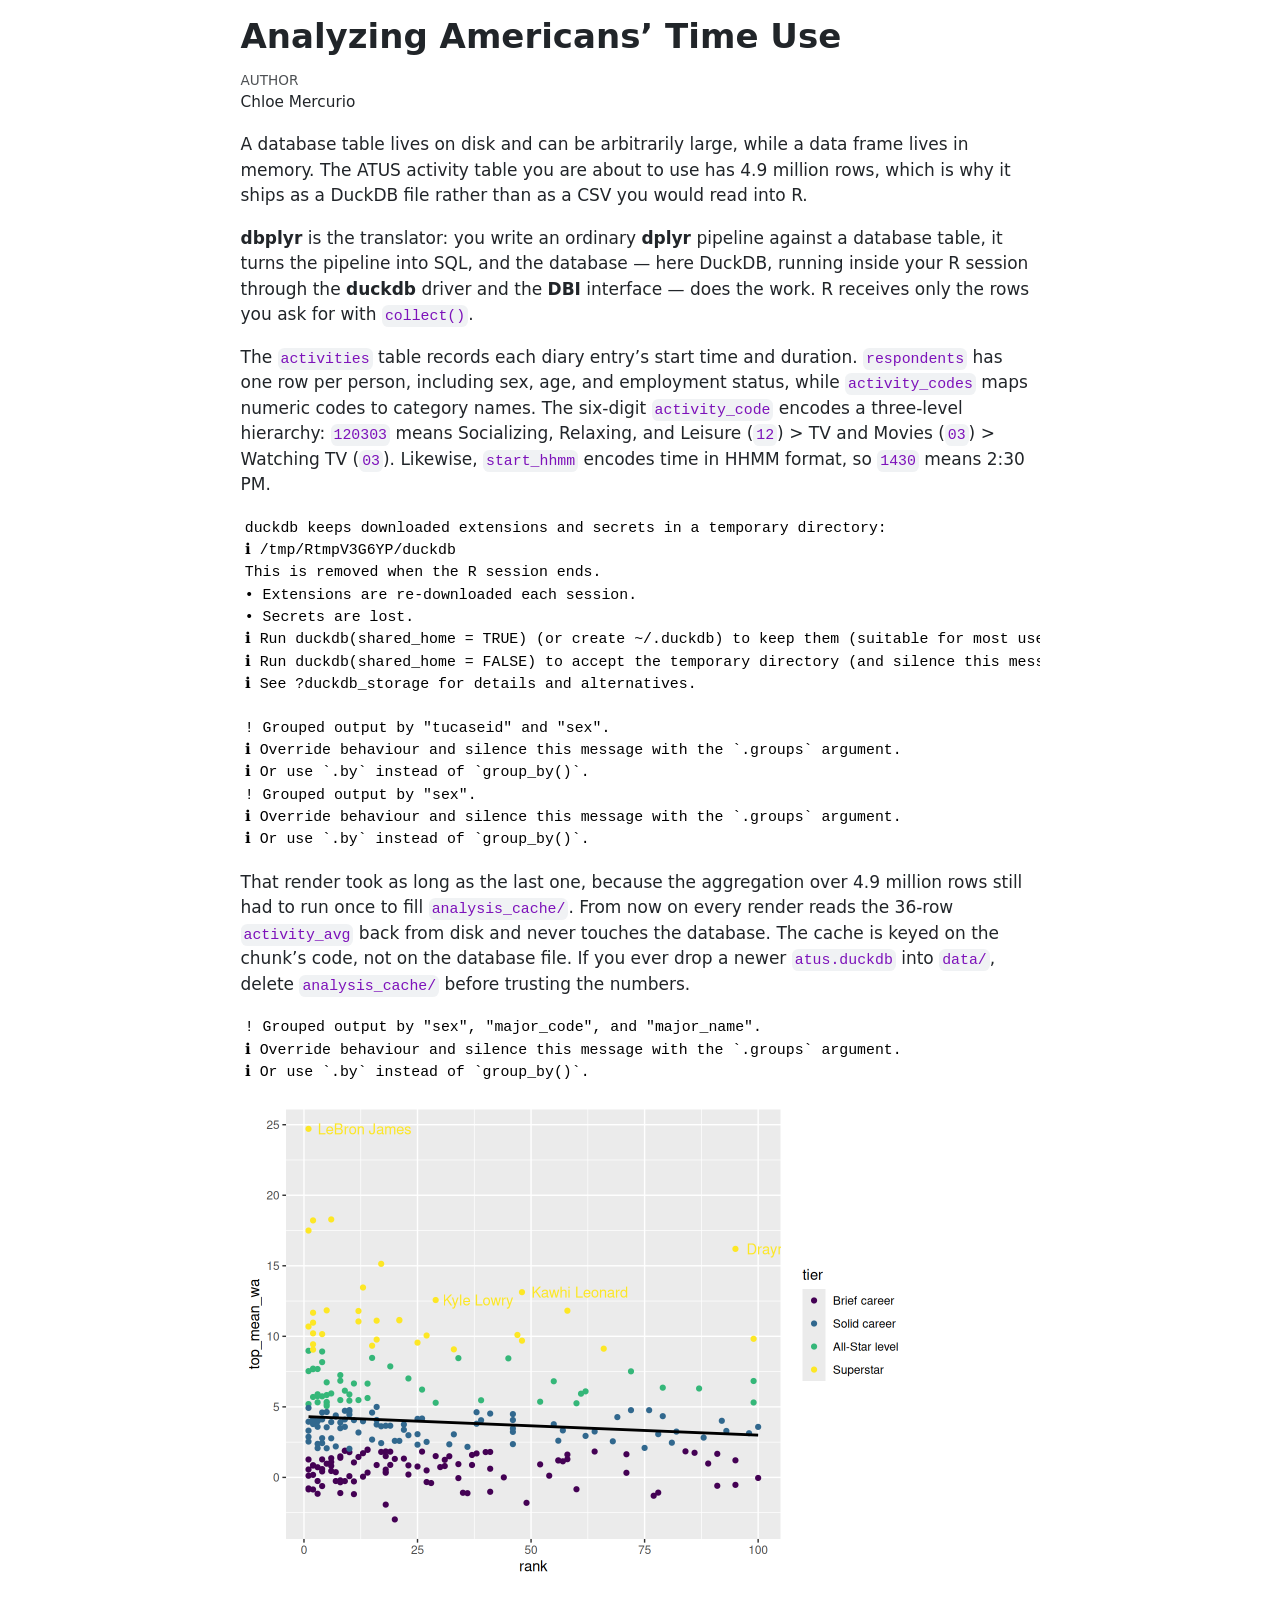
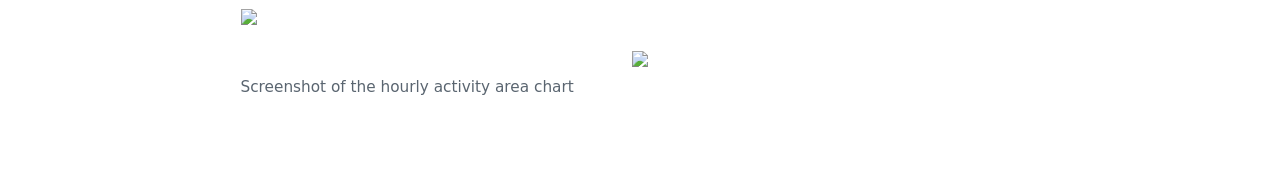
==== commit 16b4e67a: "commit" ====
--- a/analysis.html
+++ b/analysis.html
@@ -82,7 +82,7 @@
 <div class="cell">
 <div class="cell-output cell-output-stderr">
 <pre><code>duckdb keeps downloaded extensions and secrets in a temporary directory:
-ℹ /tmp/Rtmp04Vzig/duckdb
+ℹ /tmp/RtmpV3G6YP/duckdb
 This is removed when the R session ends.
 • Extensions are re-downloaded each session.
 • Secrets are lost.
@@ -107,22 +107,6 @@
 <pre><code>! Grouped output by "sex", "major_code", and "major_name".
 ℹ Override behaviour and silence this message with the `.groups` argument.
 ℹ Or use `.by` instead of `group_by()`.</code></pre>
-</div>
-<div class="cell-output cell-output-stdout">
-<pre><code># A tibble: 144 × 5
-   sex    major_code major_name                hour avg_minutes
-   &lt;chr&gt;       &lt;int&gt; &lt;chr&gt;                    &lt;dbl&gt;       &lt;dbl&gt;
- 1 Female          1 Personal Care Activities     6        6.58
- 2 Female          1 Personal Care Activities     7        8.33
- 3 Female          1 Personal Care Activities     8        7.09
- 4 Female          1 Personal Care Activities     9        5.72
- 5 Female          1 Personal Care Activities    10        4.68
- 6 Female          1 Personal Care Activities    11        3.95
- 7 Female          1 Personal Care Activities    12        4.97
- 8 Female          1 Personal Care Activities    13        5.00
- 9 Female          1 Personal Care Activities    14        4.71
-10 Female          1 Personal Care Activities    15        4.08
-# ℹ 134 more rows</code></pre>
 </div>
 </div>
 <div class="cell">
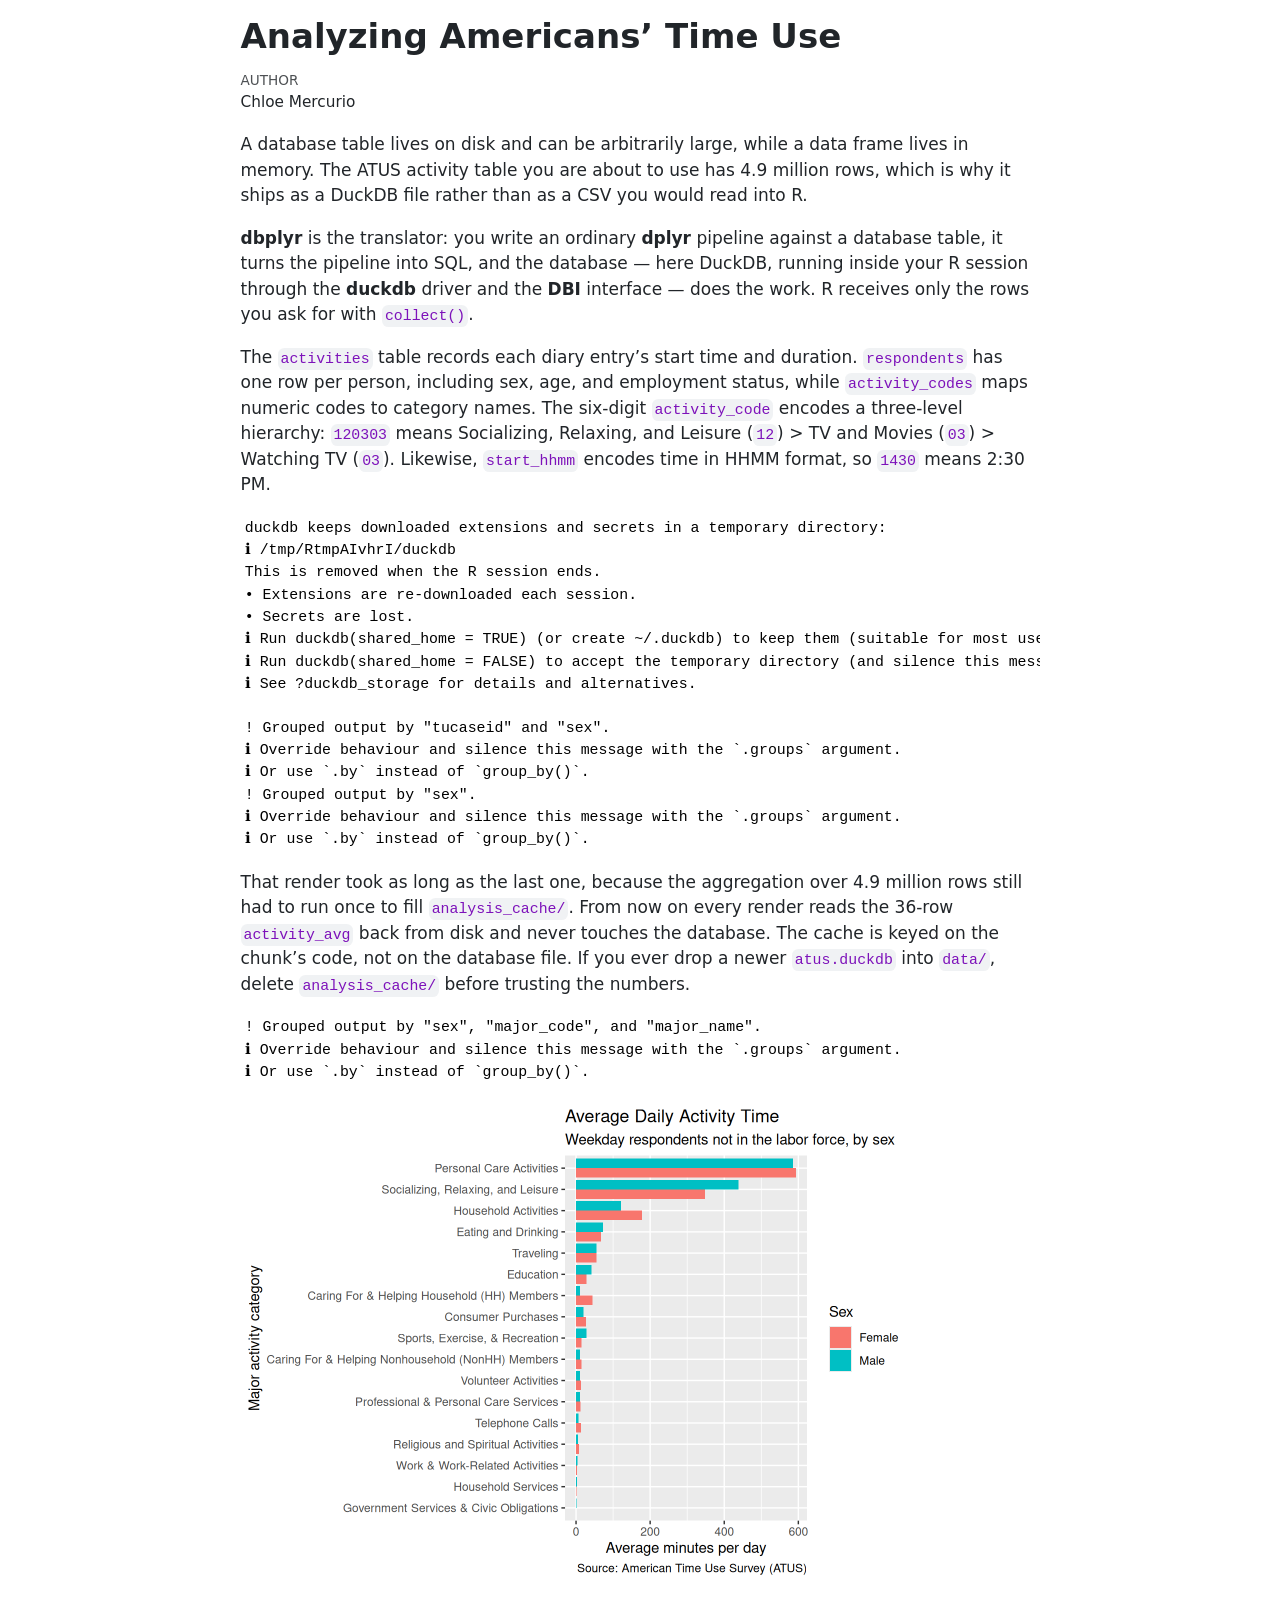
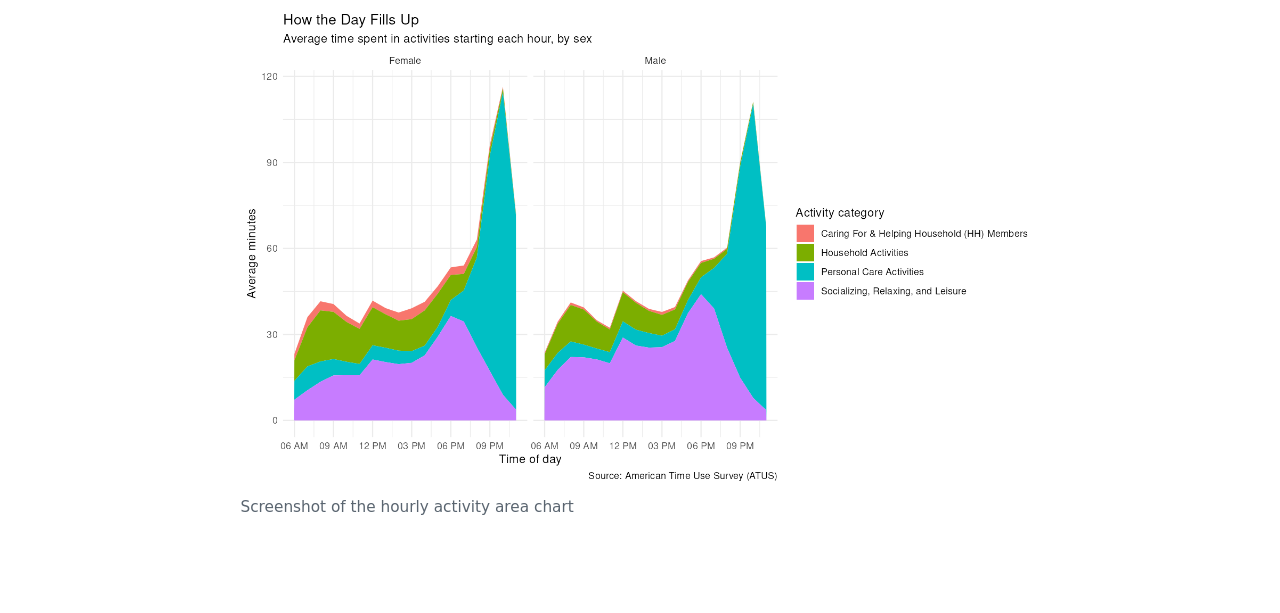
==== commit 1cc64c1d: "Built site for gh-pages" ====
--- a/analysis.html
+++ b/analysis.html
@@ -82,7 +82,7 @@
 <div class="cell">
 <div class="cell-output cell-output-stderr">
 <pre><code>duckdb keeps downloaded extensions and secrets in a temporary directory:
-ℹ /tmp/RtmpV3G6YP/duckdb
+ℹ /tmp/RtmpAIvhrI/duckdb
 This is removed when the R session ends.
 • Extensions are re-downloaded each session.
 • Secrets are lost.
@@ -114,15 +114,6 @@
 <div>
 <figure class="figure">
 <p><img src="analysis_files/figure-html/unnamed-chunk-5-1.png" class="img-fluid figure-img" width="672"></p>
-</figure>
-</div>
-</div>
-</div>
-<div class="cell">
-<div class="cell-output-display">
-<div>
-<figure class="figure">
-<p><img src="analysis_files/figure-html/unnamed-chunk-6-1.png" class="img-fluid figure-img" width="672"></p>
 </figure>
 </div>
 </div>
